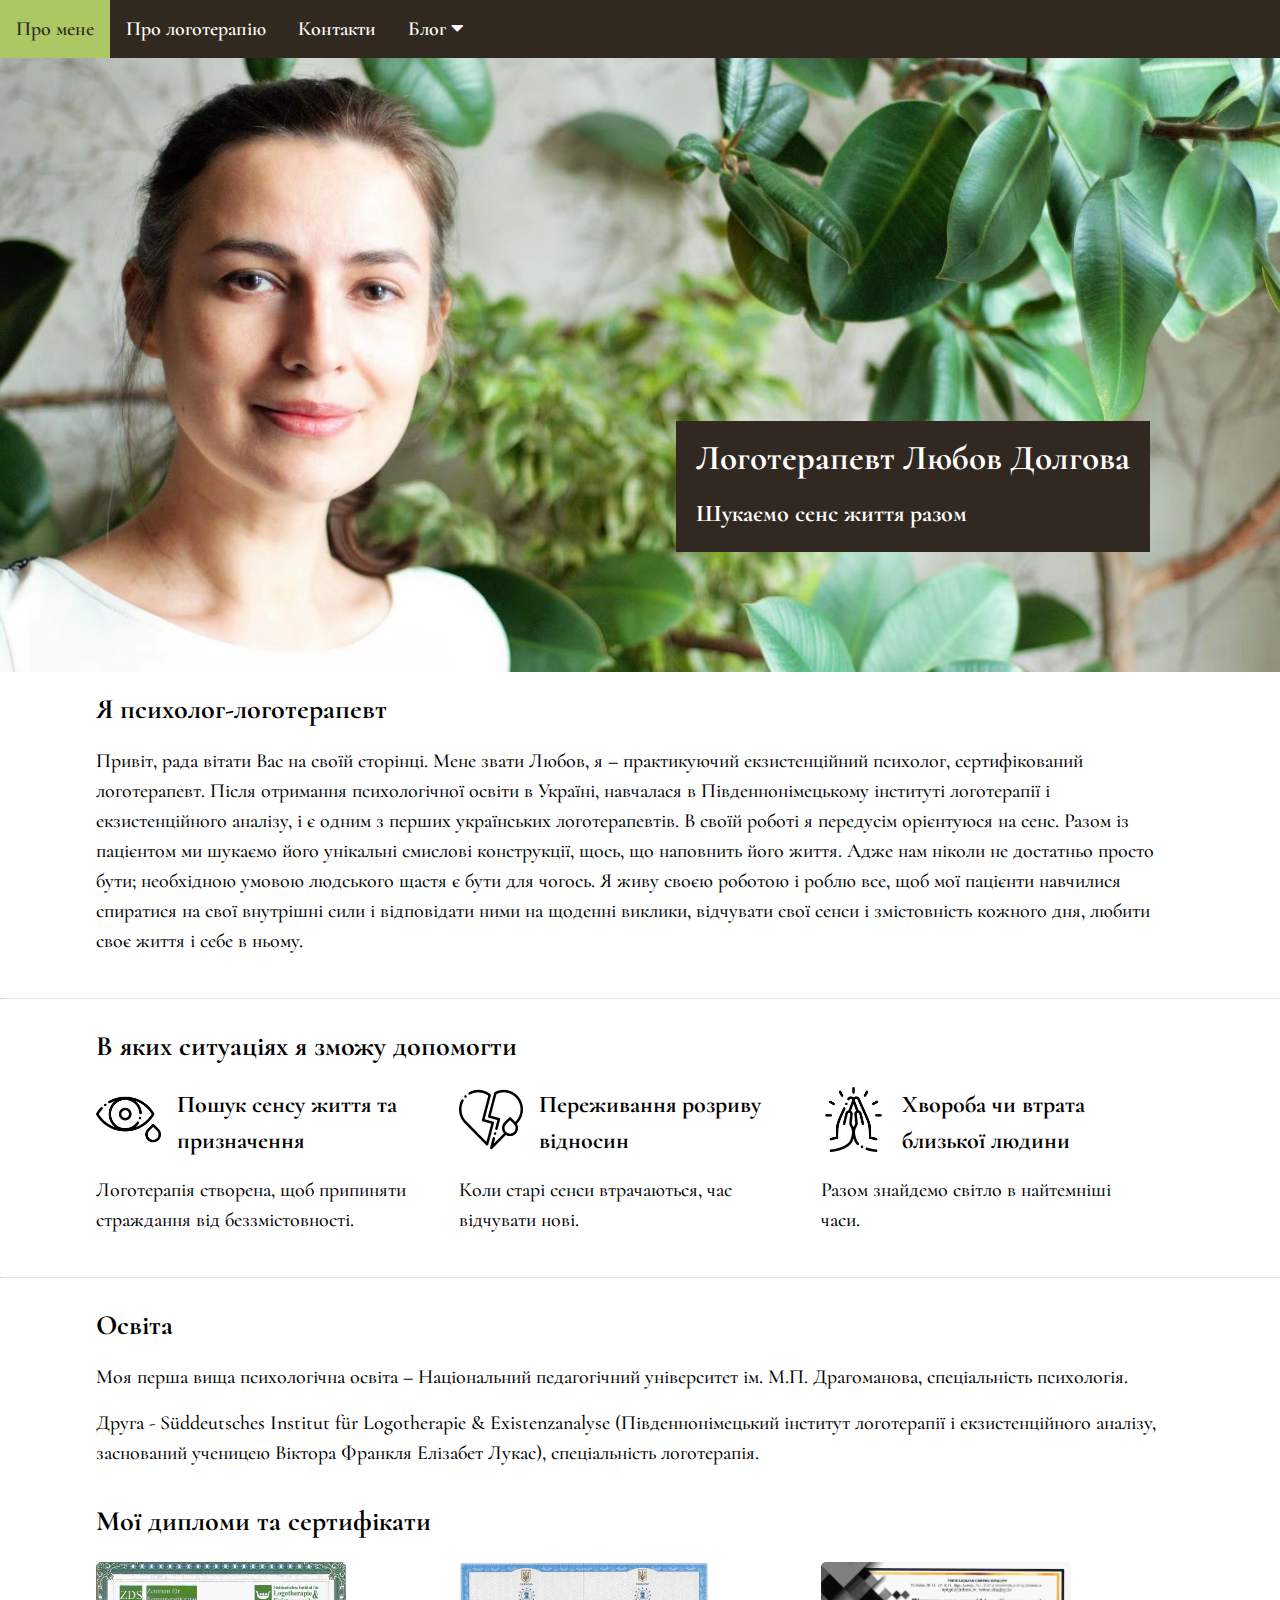
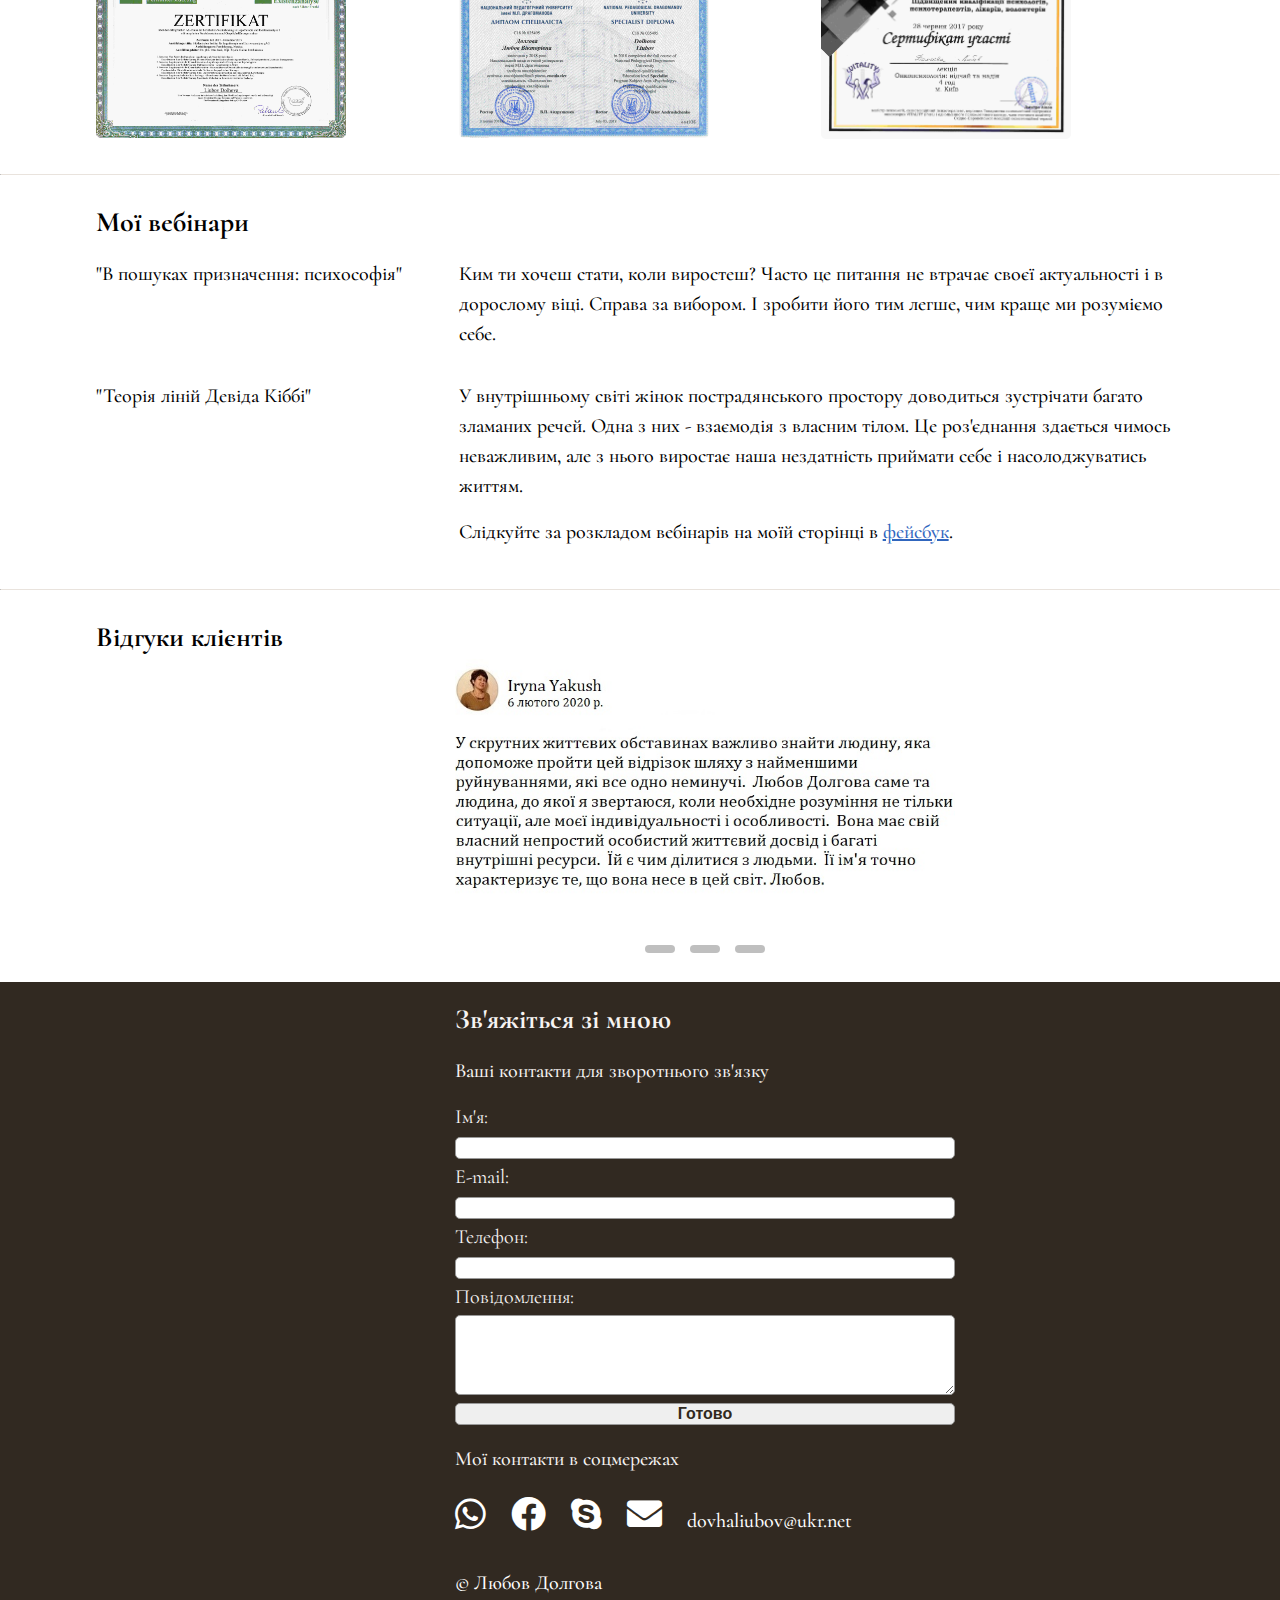
==== index.html @ b337c631 "add gtags for analytics" ====
<!DOCTYPE html>
<html lang="uk" dir="ltr">

<head>
  <meta charset="UTF-8">
  <meta name="viewport" content="width=device-width">
  <meta name="viewport" content="initial-scale=1.0,width=device-width,user-scalable=no,minimum-scale=1.0,maximum-scale=1.0">
  <meta name="title" content="Практикуючий екзистенційний психолог-логотерапевт" />
  <meta name="description" content="Я роблю все, щоб мої пацієнти навчилися спиратися на свої внутрішні сили, відчувати змістовність кожного дня, любити своє життя і себе в ньому." />
  <meta name="keywords"
    content="логотерапія, знайти призначення, знайти сенс життя, пережити смерть мами, пережити смерть близької людини, пережити смерть чоловіка, пережити розлучення, психолог київ, психолог київ ціна, психолог в києві, логотерапевт київ, психолог київ відгуки, сайт психолога,  консультація психолога, психолог онлайн, онлайн консультація психолога, логотерапия, смысл и предназначение,  найти смысл жизни, пережить смерть мамы, пережить смерть близкого, пережить смерть мужа, пережить развод, психолог киев цена, психолог киев отзывы, сайт психолога, психолог киев, консультация психолога, психолог онлайн, онлайн консультация психолога, блог психолога">
  <meta name="robots" content="index, follow, max-snippet:-1, max-image-preview:large" />
  <meta property="og:type" content="website" />
  <title>Логотерапевт Любов Долгова</title>
  <link rel="stylesheet" href="css/style.css">
  <link href="css/fontawesome.css" rel="stylesheet">
  <link href="css/brands.css" rel="stylesheet">
  <link href="css/solid.css" rel="stylesheet">
  <link rel="preconnect" href="https://fonts.gstatic.com">
  <link href="https://fonts.googleapis.com/css2?family=Cormorant:wght@500;700&display=swap" rel="stylesheet">
  <!-- Google Analytics -->
<script async src="https://www.googletagmanager.com/gtag/js?id=G-HFJ2FLEQRB">
</script>
<script>
    window.dataLayer = window.dataLayer || [];
    function gtag() { dataLayer.push(arguments); }
    gtag('js', new Date());

    gtag('config', 'G-HFJ2FLEQRB');
</script>
<!-- Google analytics - END - -->

<body>

  <!-- Navig-->
  <div class="topnav" id="myTopnav">
    <a href="index.html" class="active">Про мене</a>
    <a href="logotherapy.html">Про логотерапію</a>
    <a href="#form">Контакти</a>
    <div class="dropdown">
      <button class="dropbtn">Блог
        <i class="fa fa-caret-down"></i>
      </button>
      <div class="dropdown-content" id="myDropdown">
        <a href="smertelnyi-diahnoz-blyzkoi-ludyny.html">Смертельний діагноз близької людини ч1</a>
        <a href="smertelnyi-diahnoz-blyzkoi-ludyny-2.html">Смертельний діагноз близької людини ч2</a>
      </div>
    </div>
    <a href="javascript:void(0);" class="icon-nav" onclick="topnavFunction()">&#9776; </a>
  </div>

  <script>
    function topnavFunction() {
      var x = document.getElementById("myTopnav");
      if (x.className === "topnav") {
        x.className += " responsive";
      } else {
        x.className = "topnav";
      }
    }
  </script>

  <main>
    <!-- Header-->
    <header>
      <section class="intro">
        <div class="billboard-container">
          <img src="images/liubov-dolhova-psychologist-photo.jpg" class="billboard-image" alt="психолог-логотерапевт Любов Долгова">
          <div class="content-wrap">
            <div class="billboard-text">
              <h1>Логотерапевт Любов Долгова</h1>
              <h3>Шукаємо сенс життя разом</h3>
            </div>
          </div>
        </div>
      </section>
    </header>

    <!-- Intro -->
    <section class="logoteraphy">
      <div class="content-wrap">
        <h2>Я психолог-логотерапевт</h2>
        <h5> Привіт, рада вітати Вас на своїй сторінці. Мене звати Любов, я – практикуючий екзистенційний психолог, сертифікований логотерапевт. Після отримання психологічної освіти в Україні, навчалася в Південнонімецькому інституті логотерапії і
          екзистенційного аналізу, і є одним з перших українських логотерапевтів.
          В своїй роботі я передусім орієнтуюся на сенс. Разом із пацієнтом ми шукаємо його унікальні смислові конструкції, щось, що наповнить його життя. Адже нам ніколи не достатньо просто бути; необхідною умовою людського щастя є бути для чогось.
          Я живу своєю роботою і роблю все, щоб мої пацієнти навчилися спиратися на свої внутрішні сили і відповідати ними на щоденні виклики, відчувати свої сенси і змістовність кожного дня, любити своє життя і себе в ньому. </h5>
      </div>
    </section>
    <hr>

    <!-- Services -->
    <section class="services">
      <div class="content-wrap">
        <h2>В яких ситуаціях я зможу допомогти</h2>
        <div class="service-row">
          <div class="service-column">
            <img class="service-icon" img src="images/tear.png" alt="Пошук сенсу життя та призначення">
            <h3>Пошук сенсу життя та призначення</h3>
            <h5>Логотерапія створена, щоб припиняти страждання від беззмістовності.</h5>
          </div>
          <div class="service-column">
            <img class="service-icon" img src="images/broken-heart.png" alt="Переживання розриву відносин">
            <h3>Переживання розриву відносин</h3>
            <h5>Коли старі сенси втрачаються, час відчувати нові.</h5>
          </div>
          <div class="service-column">
            <img class="service-icon" img src="images/pray.png" alt="Хвороба чи втрата близької людини">
            <h3>Хвороба чи втрата близької людини</h3>
            <h5>Разом знайдемо світло в найтемніші часи.</h5>
          </div>
        </div>
      </div>
    </section>
    <hr>

    <!--  Education -->
    <section class="education">
      <div class="content-wrap">
        <h2>Освіта</h2>
        <h5>Моя перша вища психологічна освіта – Національний педагогічний університет ім. М.П. Драгоманова, спеціальність психологія.</h5>
        <h5>Друга - Süddeutsches Institut für Logotherapie & Existenzanalyse (Південнонімецький інститут логотерапії і екзистенційного аналізу, заснований ученицею Віктора Франкля Елізабет Лукас), спеціальність логотерапія.</h5>
      </div>
      <!-- image modal-->
      <div class="content-wrap">
        <h2>Мої дипломи та сертифікати</h2>
        <div class="diploma-row">
          <div class="diploma-column">
            <img id="certif1" src="images/logotherapy-certificate.jpg" alt="диплом за спеціальністю логотерапія">
          </div>
          <div class="diploma-column">
            <img id="certif3" src="images/psychology-certificate.jpg" alt="диплом за спеціальністю психологія">
          </div>
          <div class="diploma-column">
            <img id="certif2" src="images/onco-psychology-certificate.jpg" alt="сертифікат з онкопсихології">
          </div>
        </div>
        <div id="myModal" class="modal">
          <span class="close">&times;</span>
          <img class="modal-content" id="img01">
          <div id="caption"></div>
        </div>
      </div>
    </section>
    <hr>

    <script>
      var modal = document.getElementById("myModal");
      var img = document.getElementById("certif1");
      var modalImg = document.getElementById("img01");
      var captionText = document.getElementById("caption");

      if (window.screen.width <= 960) {
        modal.style.display = "none";
      } else {

        img.onclick = function() {
          modal.style.display = "block";
          modalImg.src = this.src;
          captionText.innerHTML = this.alt;
        }
      }

      var img = document.getElementById("certif2");
      var modalImg = document.getElementById("img01");
      var captionText = document.getElementById("caption");

      if (window.screen.width <= 960) {
        modal.style.display = "none";
      } else {

        img.onclick = function() {
          modal.style.display = "block";
          modalImg.src = this.src;
          captionText.innerHTML = this.alt;
        }
      }

      var img = document.getElementById("certif3");
      var modalImg = document.getElementById("img01");
      var captionText = document.getElementById("caption");

      if (window.screen.width <= 960) {
        modal.style.display = "none";
      } else {

        img.onclick = function() {
          modal.style.display = "block";
          modalImg.src = this.src;
          captionText.innerHTML = this.alt;
        }
      }

      var span = document.getElementsByClassName("close")[0];

      span.onclick = function() {
        modal.style.display = "none";
      }
    </script>

    <!-- Webinars -->
    <section class="webinars">
      <div class="content-wrap">
        <h2>Мої вебінари</h2>
        <section class="grid-item">
          <div class="details">
            <h4>"В пошуках призначення: психософія"</h4>
          </div>
          <div class="summary">
            <h5>Ким ти хочеш стати, коли виростеш?
              Часто це питання не втрачає своєї актуальності і в дорослому віці. Справа за вибором. І зробити його тим легше, чим краще ми розуміємо себе.</h5>
            <section>
          </div>
          <div class="details">
            <h4>"Теорія ліній Девіда Кіббі"</h4>
          </div>
          <div class="summary">
            <h5>У внутрішньому світі жінок пострадянського простору доводиться зустрічати багато зламаних речей. Одна з них - взаємодія з власним тілом. Це роз'єднання здається чимось неважливим, але з нього виростає наша нездатність приймати себе і
              насолоджуватись життям.</h5>
            <h5>Слідкуйте за розкладом вебінарів на моїй сторінці в <a href="https://www.facebook.com/logotherapyUA">фейсбук</a>.</h5>
          </div>
      </div>
    </section>
    </section>
    </section>
    <hr>

    <!-- Feedback Slideshow -->
    <div class="content-wrap">
      <h2>Відгуки клієнтів </h2>
      <div class="slider-middle">

        <div class="slides">
          <input type="radio" name="r" id="r1" checked>
          <input type="radio" name="r" id="r2">
          <input type="radio" name="r" id="r3">
          <div class="slide s1"><img src="images/vidguk4.JPG" alt="позитивний відгук"></div>
          <div class="slide"><img src="images/vidguk5.JPG" alt="позитивний відгук"></div>
          <div class="slide"><img src="images/vidguk6.JPG" alt="позитивний відгук"></div>
        </div>
        <center>
          <div class="navigation">
            <label for="r1" class="bar"></label>
            <label for="r2" class="bar"></label>
            <label for="r3" class="bar"></label>
          </div>
        </center>

      </div>
    </div>

    <!-- Contact Form -->
    <footer>
      <div class="content-wrap">
        <section class="form">
          <div id="form"></div>
          <form action="https://formspree.io/f/myybvgle" method="post">
            <h2>Зв'яжіться зі мною</h2>
            <p>Ваші контакти для зворотнього зв'язку</p>
            <ul>
              <li>
                <label for="name">Ім'я:</label>
                <input type="text" name="name" required >
              </li <li>
              <label for="email">E-mail:</label>
              <input type="email" name="email">
              </li>
              <li>
                <label for="phone">Телефон:</label>
                <input type="phone" name="phone" required>
              <li>
                <label for="message">Повідомлення:</label>
                <textarea name="message" required></textarea>
              </li>
              <li>
                <input type="submit" name='submit' value="Готово">
              </li>
              <input type="hidden" name="_subject" value="сповіщення з formspree (нова заявка)" />
              <input type="text" name="_gotcha" style="display:none" />

              <input type="hidden" name="_language" value="uk" />

              <script>
                function submit() {
                  document.getElementById("form").reset();
                }
              </script>
            </ul>
            <!-- Social Media-->
            <h5>Мої контакти в соцмережах</h5>
            <div class="socialMedia">
              <a href="https://api.whatsapp.com/send?phone=+380662229196" class="fab fa-whatsapp"></a>
              <a href="https://www.facebook.com/logotherapyUA" class="fab fa-facebook" target="_blank"></a>
              <a href="skype:Kieftelegraff?chat" class="fab fa-skype" target="_blank"></a>
              <a href="mailto:dovhaliubov@ukr.net" class="fas fa-envelope" target="_blank"></a>
              <p>dovhaliubov@ukr.net</p>
              <p>&copy; Любов Долгова</p>
          </form>
        </section>
      </div>
      </div>
    </footer>
  </main>
  <!-- credits section
Website created by Olena Kutinova https://www.linkedin.com/in/olena-kutinova/
Icons made by Freepik www.flaticon.com/authors/freepik from www.flaticon.com
-->
</body>

</html>
---- css/style.css ----
body {
  color: black;
  margin: 0;
  padding: 0;
  font-family: 'Cormorant', serif;
  font-weight: 400;
  font-size: 20px;
  line-height: 1.5;
  /* text-align: justify; */
}

a {
  color: #3066be;
}

a:hover {
  text-decoration: none;
}

h1 {
  font-weight: 700;
  font-size: 35px;
  line-height: 1;
  margin-bottom: 20px;
  margin-top: 0;
  padding-top: 20px;
}

h2 {
  font-weight: 700;
  margin: auto;
  padding-top: 1rem;
  font-size: 28px;
}

h3 {
  font-size: 24px;
  font-weight: 700;
  margin-right: 30px;
  line-height: 1.5;
  margin: 0;
}

h4, h5, p {
  font-weight: 500;
  display: block;
  font-size: 20px;
  line-height: 1.5;
  margin-top: 1rem;
  margin-bottom: 1rem;
}

h4 {
  margin-right: 30px;
}

h6 {
  font-weight: 500;
  font-size: 18px;
  margin-bottom: 1rem;
  margin-top: 0;
}

hr {
  border-top: 1px solid #e9e3dd;
  border-bottom: none;
}

.topnav {
  background-color: #312920;
  overflow: hidden;
}

.topnav a {
  float: left;
  display: block;
  color: white;
  text-align: center;
  padding: 14px 16px;
  font-family: 'Cormorant', serif;
  font-weight: 600;
  text-decoration: none;
  font-size: 20px;
}

/*
.active {
  background-color: #7cb43b;
} */
.topnav .icon-nav {
  display: none;
}

.dropdown {
  float: left;
  overflow: hidden;
}

.dropdown .dropbtn {
  font-size: 20px;
  color: white;
  padding: 14px 16px;
  height: 30px;
  align-content: center;
  background-color: inherit;
  font-family: 'Cormorant', serif;
  font-weight: 600;
  margin: 0;
  border: none;
}

.dropdown-content {
  display: none;
  position: absolute;
  background-color: #312920;
  min-width: 160px;
  box-shadow: 0 8px 16px 0 rgba(0, 0, 0, .2);
  z-index: 1;
}

.dropdown-content a {
  float: none;
  color: white;
  padding: 12px 16px;
  text-decoration: none;
  display: block;
  text-align: left;
}

.dropdown:hover .dropbtn, .topnav a:hover {
  background-color: #acc864;
  color: #312921;
}

.dropdown-content a:hover {
  background-color: #acc864;
  color: #312921;
}

.dropdown:hover .dropdown-content {
  display: block;
}

@media screen and (max-width:600px) {
  .dropdown .dropbtn, .topnav a:not(:first-child) {
    display: none;
  }

  .topnav a.icon-nav {
    float: right;
    display: block;
  }
}

@media screen and (max-width:600px) {
  .topnav.responsive {
    position: relative;
  }

  .topnav.responsive a.icon-nav {
    position: absolute;
    right: 0;
    top: 0;
  }

  .topnav.responsive a {
    float: none;
    display: block;
    text-align: left;
  }

  .topnav.responsive .dropdown {
    float: none;
  }

  .topnav.responsive .dropdown-content {
    position: relative;
  }

  .topnav.responsive .dropdown .dropbtn {
    display: block;
    width: 100%;
    text-align: left;
  }
}

#certif1 {
  width: 250px;
  border-radius: 5px;
  cursor: pointer;
  transition: .3s;
}

#certif2 {
  width: 250px;
  border-radius: 5px;
  cursor: pointer;
  transition: .3s;
}

#certif3 {
  width: 250px;
  border-radius: 5px;
  cursor: pointer;
  transition: .3s;
}

#certif1:hover {
  opacity: .7;
}

#certif2:hover {
  opacity: .7;
}

#certif3:hover {
  opacity: .7;
}

.modal {
  display: none;
  position: fixed;
  z-index: 1;
  padding-top: 100px;
  left: 0;
  top: 0;
  width: 100%;
  height: 100%;
  overflow: auto;
  background-color: #000;
  background-color: rgba(0, 0, 0, .9);
}

.modal-content {
  margin: auto;
  display: block;
  width: 80%;
  max-width: 700px;
}

.modal-content {
  -webkit-animation-name: zoom;
  -webkit-animation-duration: .6s;
  animation-name: zoom;
  animation-duration: .6s;
}

@-webkit-keyframes zoom {
  from {
    -webkit-transform: scale(0);
  }

  to {
    -webkit-transform: scale(1);
  }
}

@keyframes zoom {
  from {
    transform: scale(0);
  }

  to {
    transform: scale(1);
  }
}

.close {
  position: absolute;
  top: 15px;
  right: 35px;
  color: #f1f1f1;
  font-size: 40px;
  font-weight: 700;
  transition: .3s;
}

.close:focus, .close:hover {
  color: #bbb;
  text-decoration: none;
  cursor: pointer;
}

.diploma-column {
  float: left;
  width: 33.33%;
  padding: 20px 0 0 0;
}

.diploma-row:after {
  content: "";
  display: table;
  clear: both;
}

@media only screen and (max-width:960px) {
  #certif1, #certif2, #certif3 {
    width: 100%;
  }

  #certif1:hover, #certif2:hover, #certif3:hover {
    opacity: 1;
    cursor: auto;
  }

  .diploma-column {
    width: auto;
  }

  .modal-content {
    width: 100%;
  }
}

*, :after, :before {
  box-sizing: inherit;
}

.content-wrap {
  max-width: auto;
  width: 85%;
  margin: 0 auto;
}

.sub-page {
  background: white;
}

.intro {
  background: white;
}

.billboard {
  display: block;
  width: 100%;
  margin-left: auto;
  margin-right: auto;
}

.billboard-container {
  position: relative;
}

.billboard-image {
  display: block;
  width: 100%;
}

.billboard-text {
  position: absolute;
  bottom: 120px;
  right: 130px;
  background-color: #312921;
  color: white;
  text-align: left;
  padding: 0 20px 20px 20px;
}

@media screen and (max-width:960px) {
  .billboard-text {
    position: relative;
    display: inline-block;
    width: 100%;
    text-align: left;
    background-color: white;
    color: black;
    bottom: 0;
    right: 0;
    padding: 0;
  }
}

.bottom-right {
  position: absolute;
  font-size: 11px;
  font-style: italic;
  right: 10px;
}

.video {
  background: white;
  display: flex;
  justify-content: center;
}

.logoteraphy {
  background: white;
  padding-bottom: 1rem;
}

.services {
  background: white;
  box-sizing: border-box;
  padding-bottom: 1rem;
}

.service-column {
  float: left;
  width: 33.33%;
  padding: 20px 40px 0px 0px;
}

.service-row:after {
  content: "";
  display: table;
  clear: both;
}

.service-icon {
  width: auto;
  max-width: 20%;
  float: left;
  margin: 0 5% 0 0;
  color: #acc864;
}

@media screen and (max-width:960px) {
  .service-column {
    width: 100%;
  }
}

@media screen and (max-width:960px) and (min-width:600px) {
  .service-icon {
    width: 10%;
  }
}

@media screen and (max-width:1057px) {
  h3 {
    font-size: 22px;
  }
}

.education {
  background: white;
  box-sizing: border-box;
  padding-bottom: 1rem;
}

.education p {
  margin-top: 0;
}

.webinars {
  background: white;
  padding-bottom: 1rem;
}

.slider-middle {
  margin-bottom: 15px;
  padding: 0;
  max-width: 500px;
  width: auto;
  height: auto;
  overflow: hidden;
  position: relative;
  left: 33%;
  /* transform: translateX(-50%); */
}

@media screen and (max-width:960px) {
  .slider-middle {
    width: auto;
    height: auto;
    border: solid #fff;
    left: 0;
  }
}

.navigation {
  position: relative;
  bottom: 0;
}

.bar {
  height: 8px;
  width: 20px;
  margin: 5px;
  cursor: pointer;
  background-color: grey;
  opacity: .5;
  border-radius: 10px;
  transition: all .4s ease;
}

.bar:hover {
  opacity: .8;
  transform: scale(1.1);
}

input[name="r"] {
  position: absolute;
  visibility: hidden;
}

.slides {
  width: 400%;
  height: 100%;
  display: flex;
}

.slide {
  width: 25%;
  transition: all .6s ease;
}

.slide img {
  width: 100%;
  height: 100%;
  max-width: 500px;
  margin-top: -10px;
}

#r1:checked~.s1 {
  margin-left: 0;
}

#r2:checked~.s1 {
  margin-left: -25%;
}

#r3:checked~.s1 {
  margin-left: -50%;
}

#r4:checked~.s1 {
  margin-left: -75%;
}

footer {
  background: #312921;
  color: #f7f4f3;
}

@media screen and (min-width:665px) {
  .icon {
    width: 5px;
    height: 5px;
  }
}

@media screen and (min-width:960px) {
  .grid-item {
    display: grid;
    grid-template-columns: 1fr 2fr;
  }
}

#form {
  background: #312920;
  color: #f7f4f3;
}

.form {
  max-width: 500px;
  margin: 0 auto 0 33%;
  width: auto;
}

@media screen and (max-width:960px) {
  .form {
    max-width: auto;
    width: 100%;
    margin-left: 0px;
  }
}

ul {
  list-style: none;
  padding: 0;
  margin: 0;
}

label {
  display: inline-block;
  width: 120px;
  text-align: left;
  padding-right: 10px;
}

input, textarea {
  font: 1rem sans-serif;
  color: #312920;
  font-weight: 600;
  width: 100%;
  box-sizing: border-box;
  border: 1px solid #999;
  border-radius: 5px;
  margin-top: 3px;
  margin-bottom: 3px;
}

input:hover {
  text-shadow: -.25px -.5px 0 #9e866b, .25px .25px #9e866b;
}

input:focus, textarea:focus {
  border-color: #000;
}

textarea {
  vertical-align: top;
  height: 5rem;
}

button {
  border-radius: 5px;
  border-width: 0;
}

.socialMedia a {
  font-size: 35px;
  margin: 0 20px 0 0;
  color: #fff;
  text-decoration: none;
}

.socialMedia a:hover {
  color: purple;
}

.socialMedia .fa-whatsapp:hover {
  color: #25d366;
}

.socialMedia .fa-facebook:hover {
  color: #3b5998;
}

.socialMedia .fa-skype:hover {
  color: #00aff0;
}

.socialMedia .fa-envelope:hover {
  color: #dd4b39;
}

.socialMedia p {
  color: #fff;
  display: inline-block;
}
---- css/brands.css ----
/*!
 * Font Awesome Free 5.15.2 by @fontawesome - https://fontawesome.com
 * License - https://fontawesome.com/license/free (Icons: CC BY 4.0, Fonts: SIL OFL 1.1, Code: MIT License)
 */
@font-face {
  font-family: 'Font Awesome 5 Brands';
  font-style: normal;
  font-weight: 400;
  font-display: block;
  src: url("../webfonts/fa-brands-400.eot");
  src: url("../webfonts/fa-brands-400.eot?#iefix") format("embedded-opentype"), url("../webfonts/fa-brands-400.woff2") format("woff2"), url("../webfonts/fa-brands-400.woff") format("woff"), url("../webfonts/fa-brands-400.ttf") format("truetype"), url("../webfonts/fa-brands-400.svg#fontawesome") format("svg"); }

.fab {
  font-family: 'Font Awesome 5 Brands';
  font-weight: 400; }
---- css/solid.css ----
/*!
 * Font Awesome Free 5.15.2 by @fontawesome - https://fontawesome.com
 * License - https://fontawesome.com/license/free (Icons: CC BY 4.0, Fonts: SIL OFL 1.1, Code: MIT License)
 */
@font-face {
  font-family: 'Font Awesome 5 Free';
  font-style: normal;
  font-weight: 900;
  font-display: block;
  src: url("../webfonts/fa-solid-900.eot");
  src: url("../webfonts/fa-solid-900.eot?#iefix") format("embedded-opentype"), url("../webfonts/fa-solid-900.woff2") format("woff2"), url("../webfonts/fa-solid-900.woff") format("woff"), url("../webfonts/fa-solid-900.ttf") format("truetype"), url("../webfonts/fa-solid-900.svg#fontawesome") format("svg"); }

.fa,
.fas {
  font-family: 'Font Awesome 5 Free';
  font-weight: 900; }
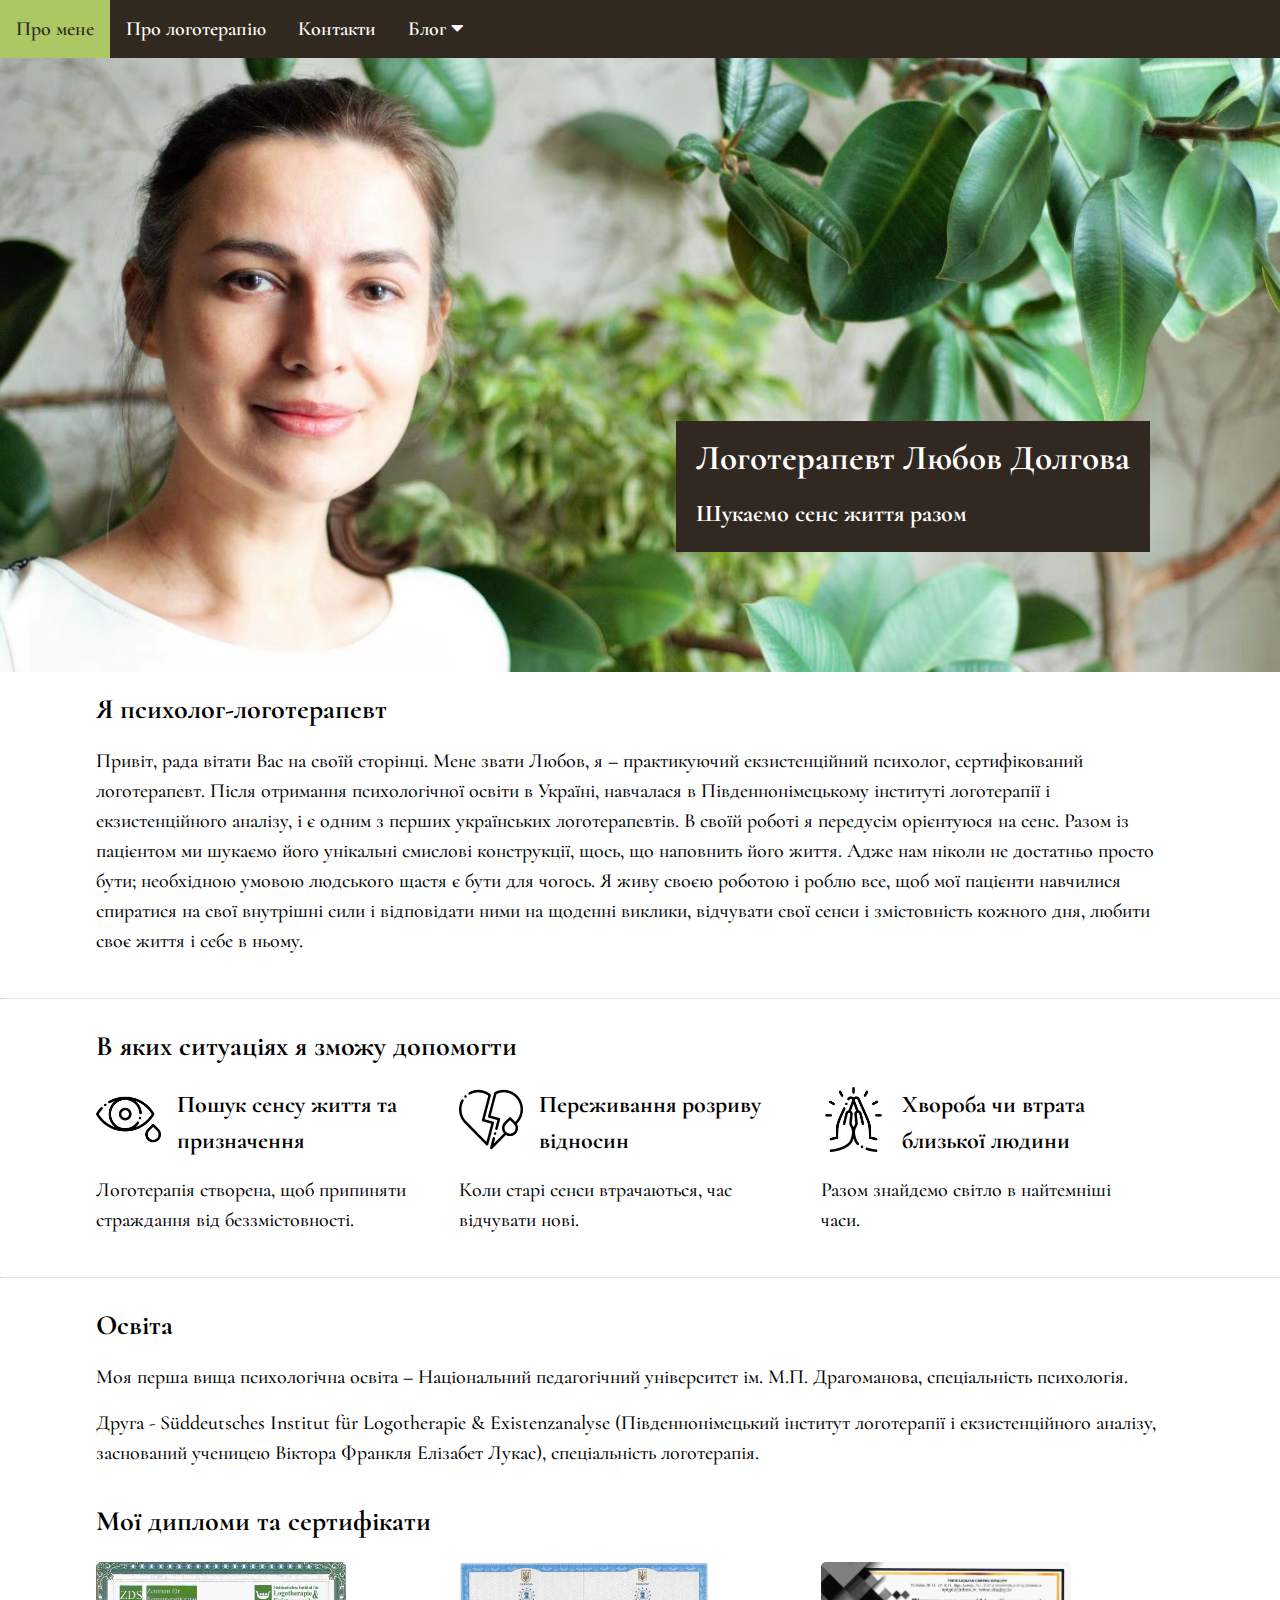
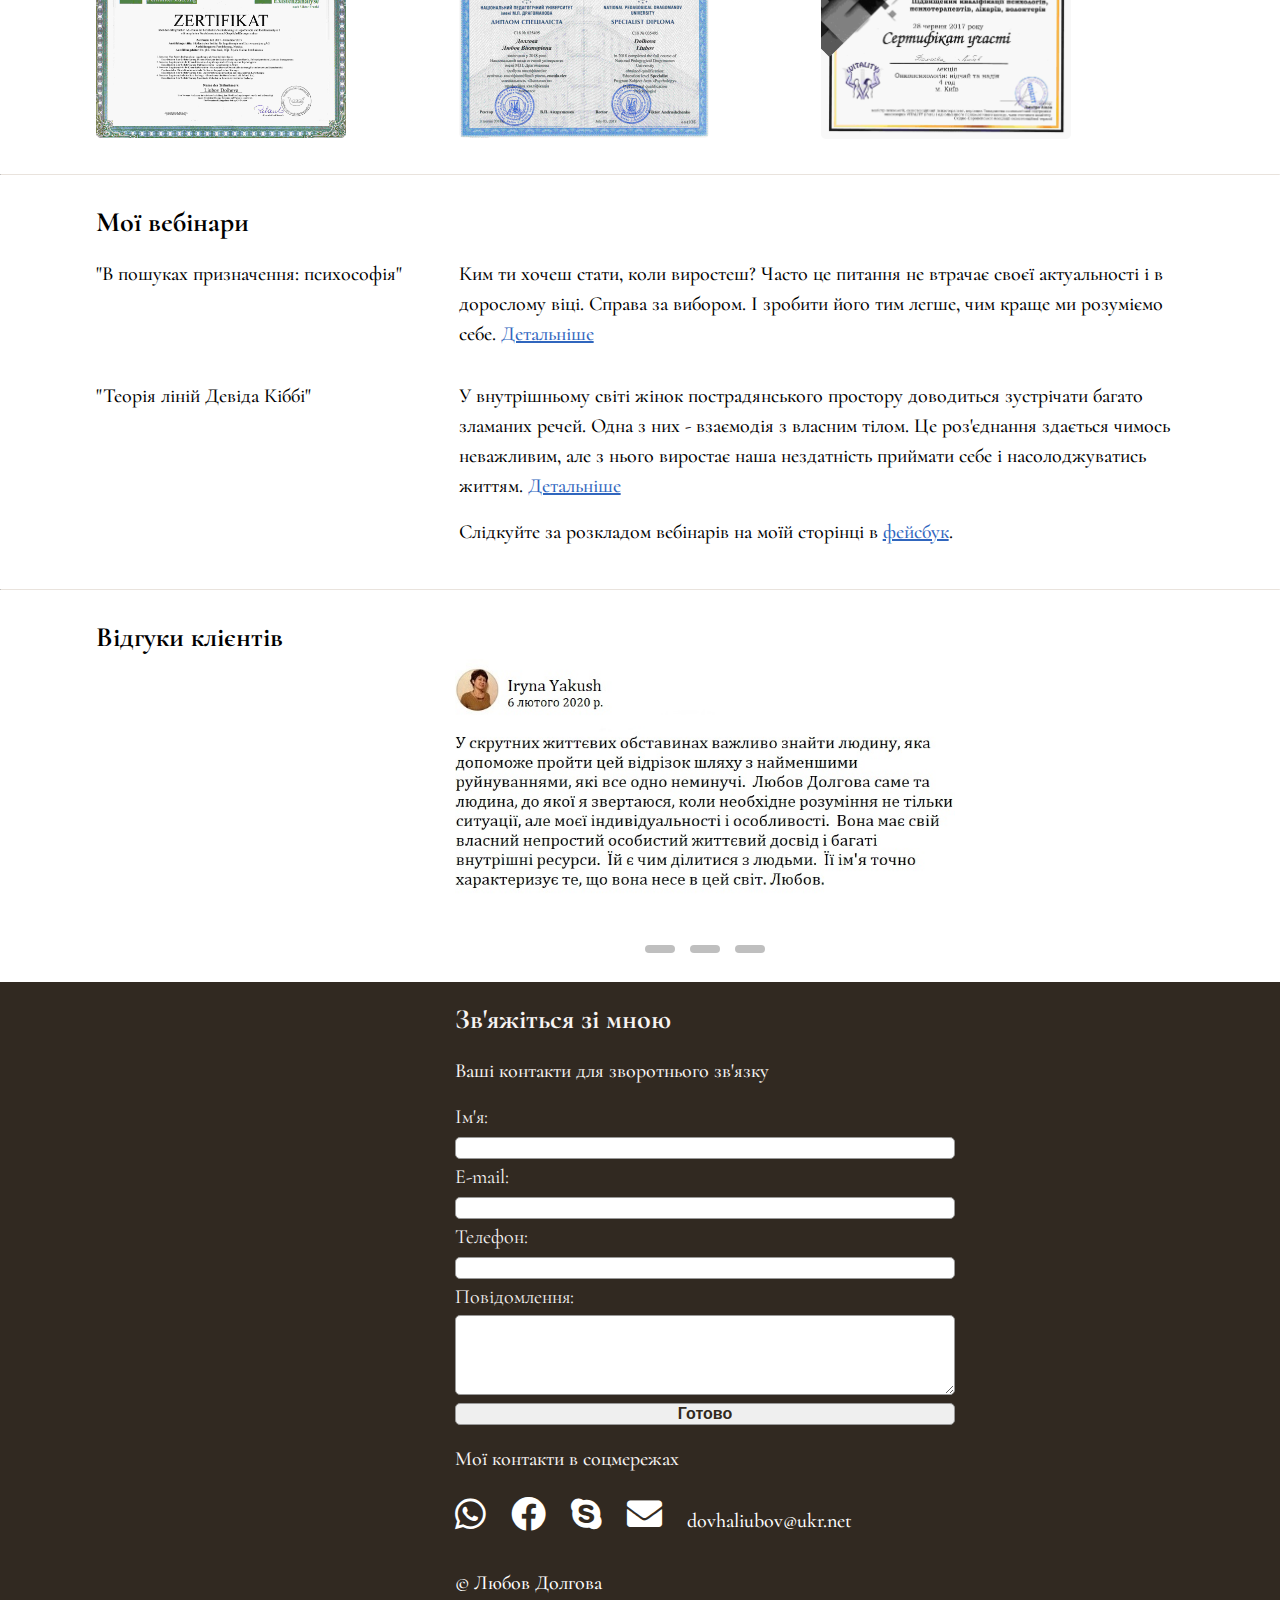
==== commit 37586080: "update fb webinar links" ====
--- a/index.html
+++ b/index.html
@@ -207,7 +207,7 @@
           </div>
           <div class="summary">
             <h5>Ким ти хочеш стати, коли виростеш?
-              Часто це питання не втрачає своєї актуальності і в дорослому віці. Справа за вибором. І зробити його тим легше, чим краще ми розуміємо себе.</h5>
+              Часто це питання не втрачає своєї актуальності і в дорослому віці. Справа за вибором. І зробити його тим легше, чим краще ми розуміємо себе. <a href="https://www.facebook.com/logotherapyUA/posts/190515729181782"target="_blank">Детальніше</a></h5>
             <section>
           </div>
           <div class="details">
@@ -215,8 +215,8 @@
           </div>
           <div class="summary">
             <h5>У внутрішньому світі жінок пострадянського простору доводиться зустрічати багато зламаних речей. Одна з них - взаємодія з власним тілом. Це роз'єднання здається чимось неважливим, але з нього виростає наша нездатність приймати себе і
-              насолоджуватись життям.</h5>
-            <h5>Слідкуйте за розкладом вебінарів на моїй сторінці в <a href="https://www.facebook.com/logotherapyUA">фейсбук</a>.</h5>
+              насолоджуватись життям. <a href="https://www.facebook.com/lumnite/posts/1982719405237646"target="_blank">Детальніше</a></h5>
+            <h5>Слідкуйте за розкладом вебінарів на моїй сторінці в <a href="https://www.facebook.com/logotherapyUA" target="_blank" >фейсбук</a>.</h5>
           </div>
       </div>
     </section>
@@ -288,7 +288,7 @@
             <!-- Social Media-->
             <h5>Мої контакти в соцмережах</h5>
             <div class="socialMedia">
-              <a href="https://api.whatsapp.com/send?phone=+380662229196" class="fab fa-whatsapp"></a>
+              <a href="https://api.whatsapp.com/send?phone=+380662229196" class="fab fa-whatsapp" target="_blank"></a>
               <a href="https://www.facebook.com/logotherapyUA" class="fab fa-facebook" target="_blank"></a>
               <a href="skype:Kieftelegraff?chat" class="fab fa-skype" target="_blank"></a>
               <a href="mailto:dovhaliubov@ukr.net" class="fas fa-envelope" target="_blank"></a>
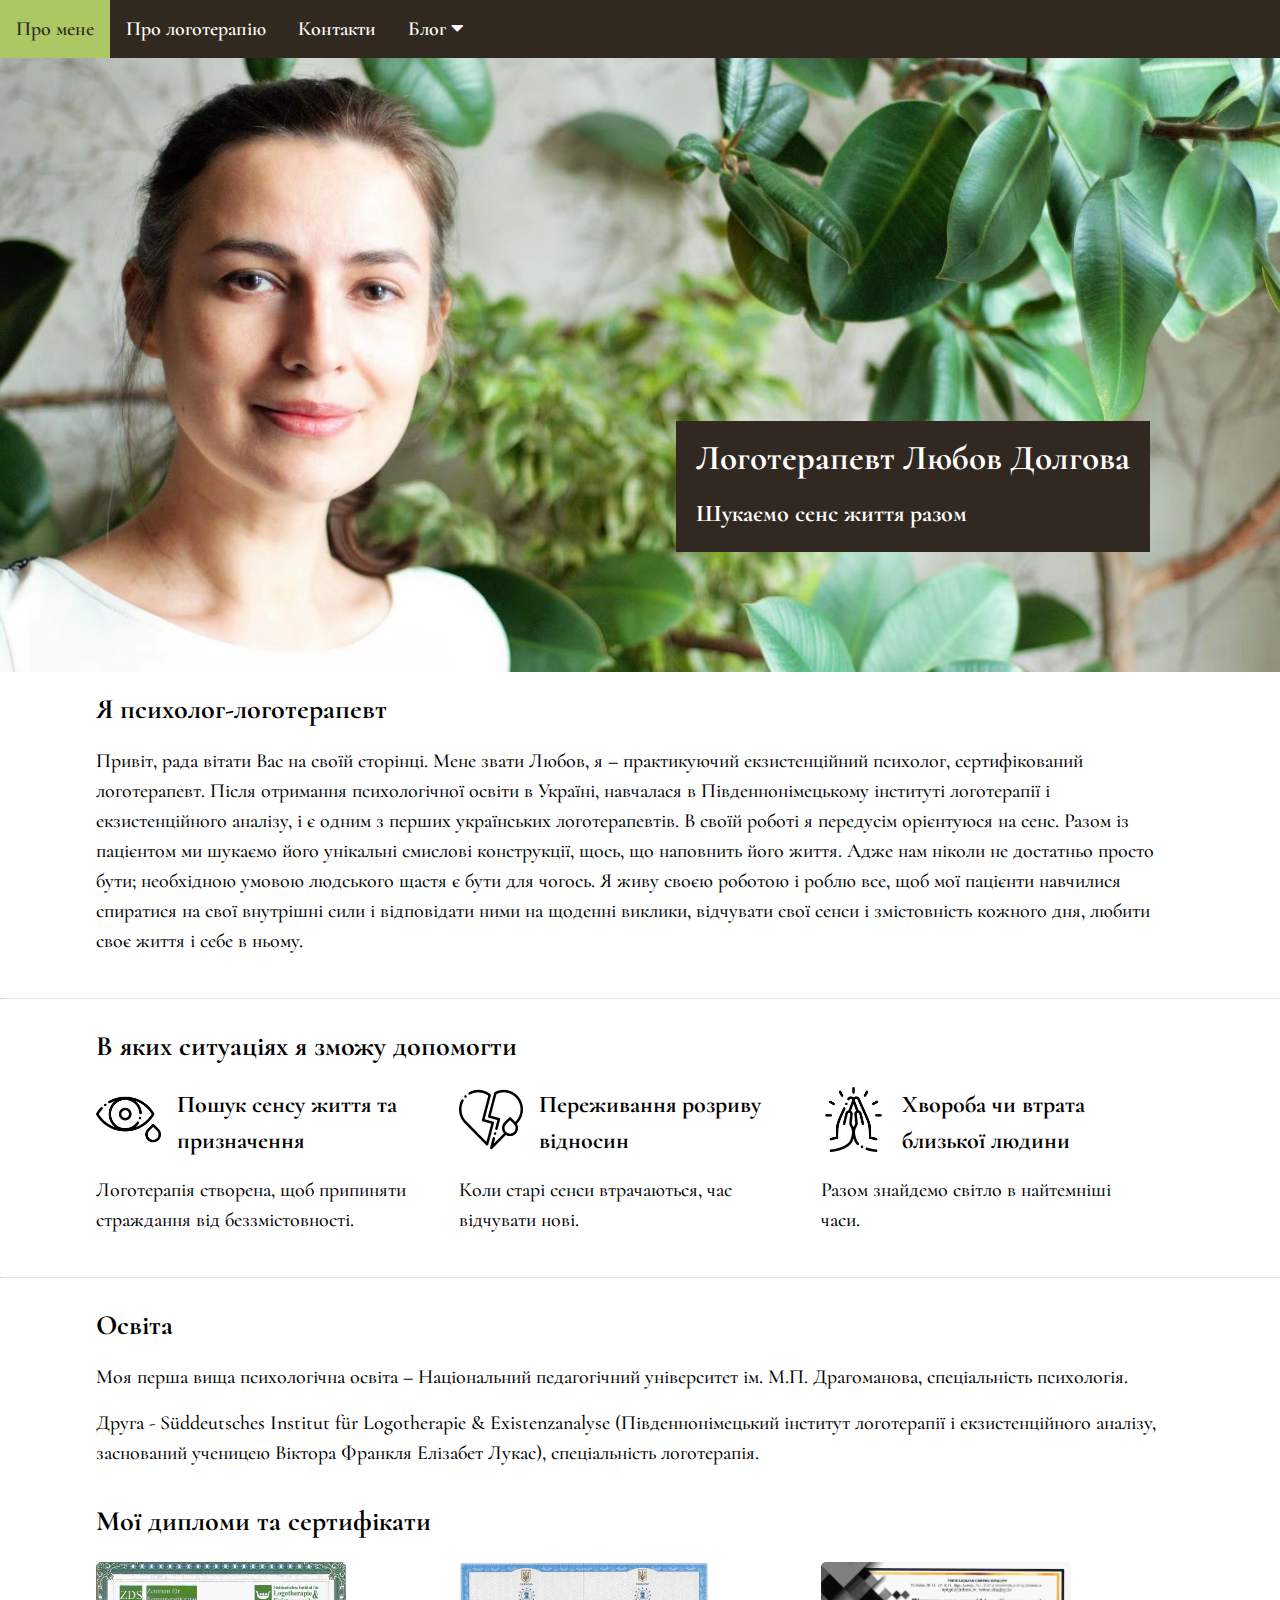
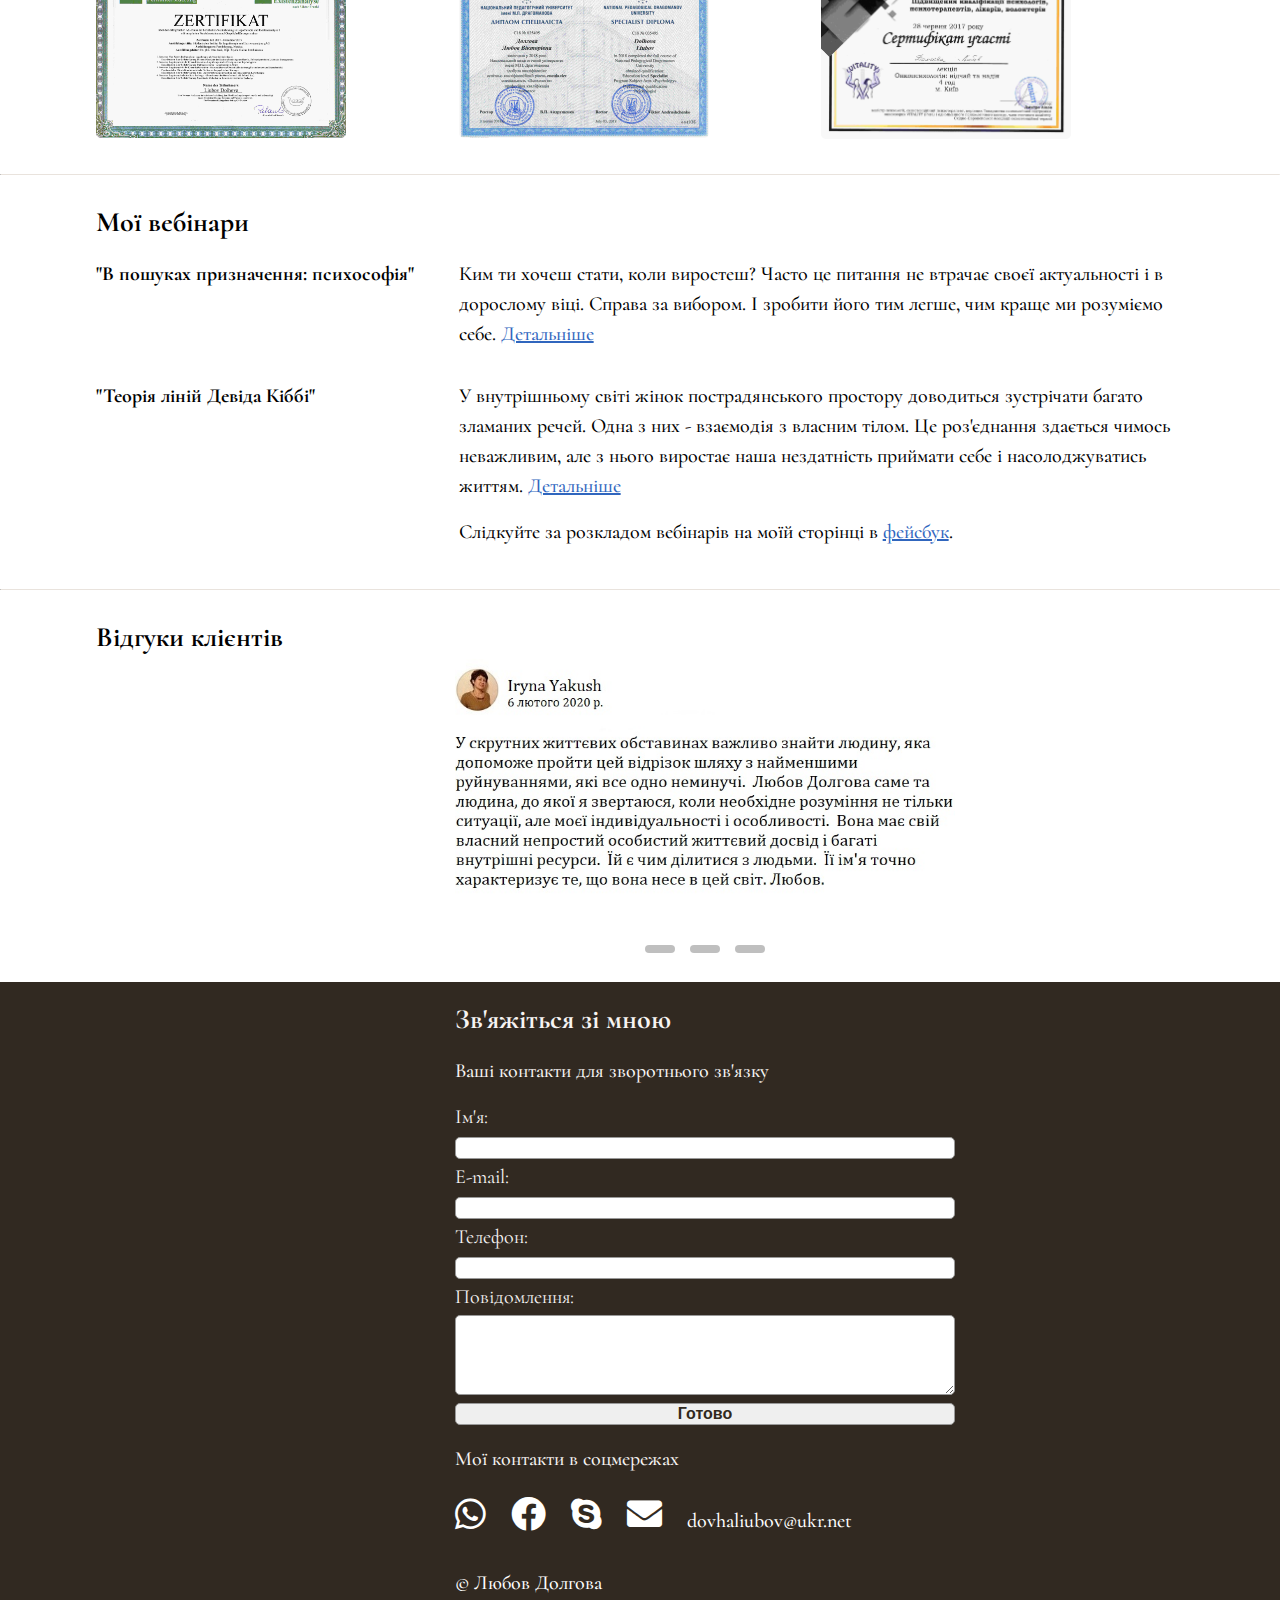
==== commit 47803d84: "update title style" ====
--- a/index.html
+++ b/index.html
@@ -203,7 +203,7 @@
         <h2>Мої вебінари</h2>
         <section class="grid-item">
           <div class="details">
-            <h4>"В пошуках призначення: психософія"</h4>
+            <h4><strong>"В пошуках призначення: психософія"</strong></h4>
           </div>
           <div class="summary">
             <h5>Ким ти хочеш стати, коли виростеш?
@@ -211,7 +211,7 @@
             <section>
           </div>
           <div class="details">
-            <h4>"Теорія ліній Девіда Кіббі"</h4>
+            <h4><strong>"Теорія ліній Девіда Кіббі"</strong></h4>
           </div>
           <div class="summary">
             <h5>У внутрішньому світі жінок пострадянського простору доводиться зустрічати багато зламаних речей. Одна з них - взаємодія з власним тілом. Це роз'єднання здається чимось неважливим, але з нього виростає наша нездатність приймати себе і
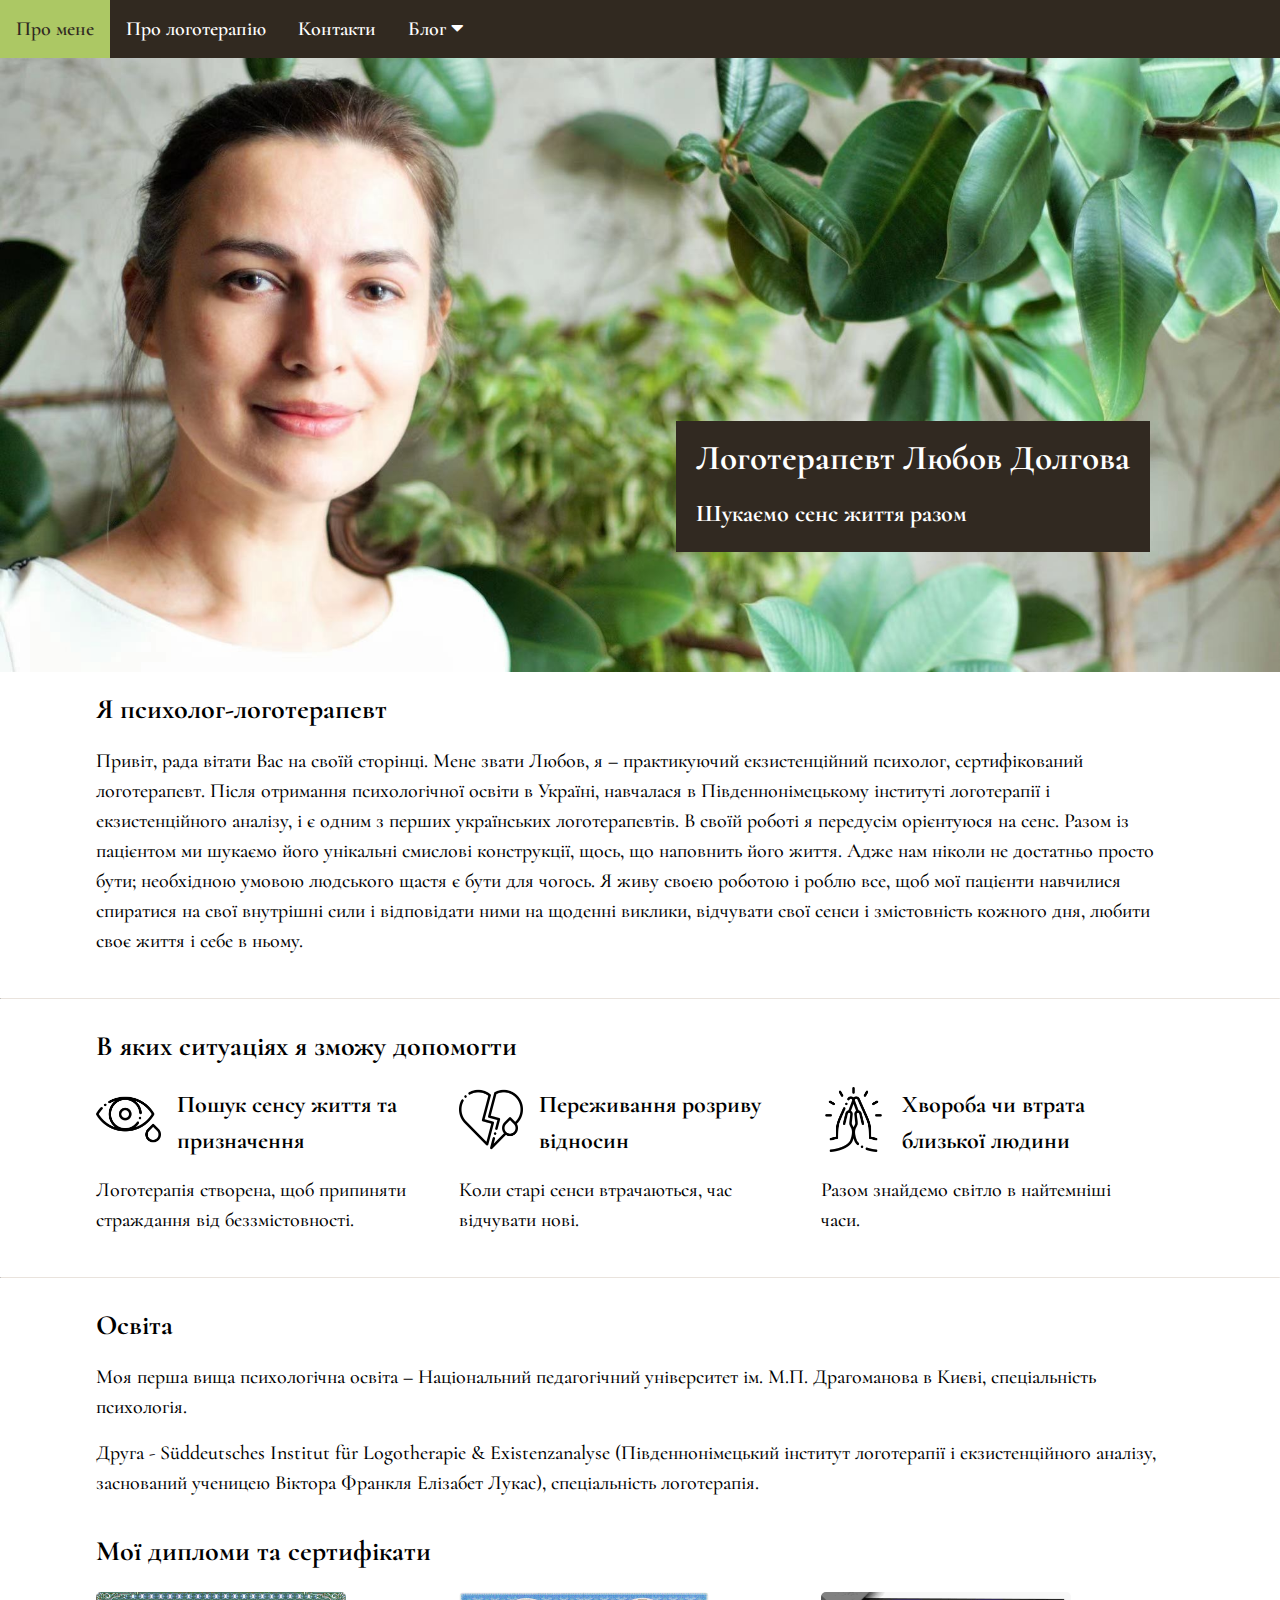
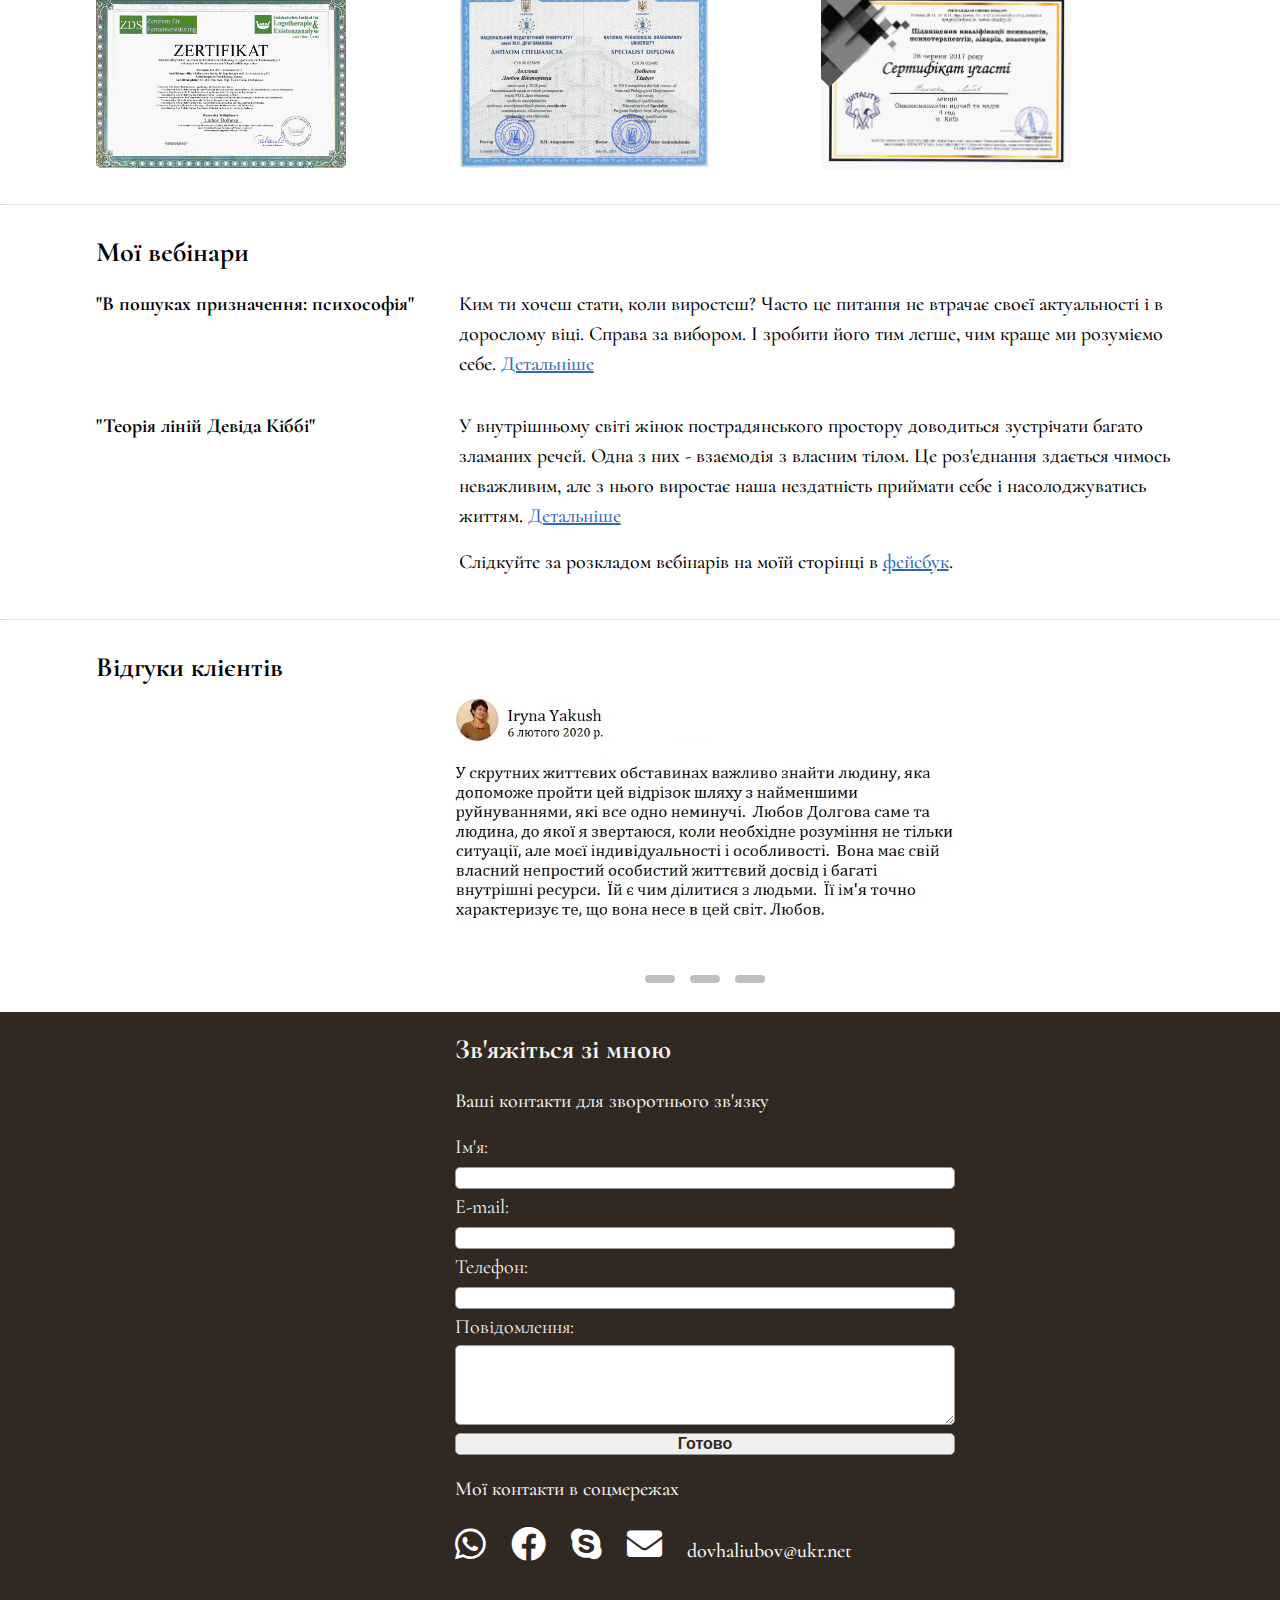
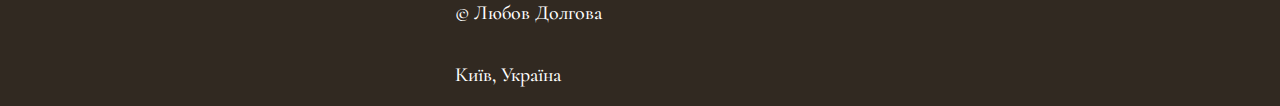
==== commit abe92d72: "update copy" ====
--- a/index.html
+++ b/index.html
@@ -117,7 +117,7 @@
     <section class="education">
       <div class="content-wrap">
         <h2>Освіта</h2>
-        <h5>Моя перша вища психологічна освіта – Національний педагогічний університет ім. М.П. Драгоманова, спеціальність психологія.</h5>
+        <h5>Моя перша вища психологічна освіта – Національний педагогічний університет ім. М.П. Драгоманова в Києві, спеціальність психологія.</h5>
         <h5>Друга - Süddeutsches Institut für Logotherapie & Existenzanalyse (Південнонімецький інститут логотерапії і екзистенційного аналізу, заснований ученицею Віктора Франкля Елізабет Лукас), спеціальність логотерапія.</h5>
       </div>
       <!-- image modal-->
@@ -128,10 +128,10 @@
             <img id="certif1" src="images/logotherapy-certificate.jpg" alt="диплом за спеціальністю логотерапія">
           </div>
           <div class="diploma-column">
-            <img id="certif3" src="images/psychology-certificate.jpg" alt="диплом за спеціальністю психологія">
+            <img id="certif3" src="images/psychology-certificate.jpg" alt="диплом за спеціальністю психологія київ">
           </div>
           <div class="diploma-column">
-            <img id="certif2" src="images/onco-psychology-certificate.jpg" alt="сертифікат з онкопсихології">
+            <img id="certif2" src="images/onco-psychology-certificate.jpg" alt="сертифікат з онкопсихології київ">
           </div>
         </div>
         <div id="myModal" class="modal">
@@ -294,9 +294,11 @@
               <a href="mailto:dovhaliubov@ukr.net" class="fas fa-envelope" target="_blank"></a>
               <p>dovhaliubov@ukr.net</p>
               <p>&copy; Любов Долгова</p>
+              <br><p>Київ, Україна</p>
           </form>
         </section>
       </div>
+
       </div>
     </footer>
   </main>
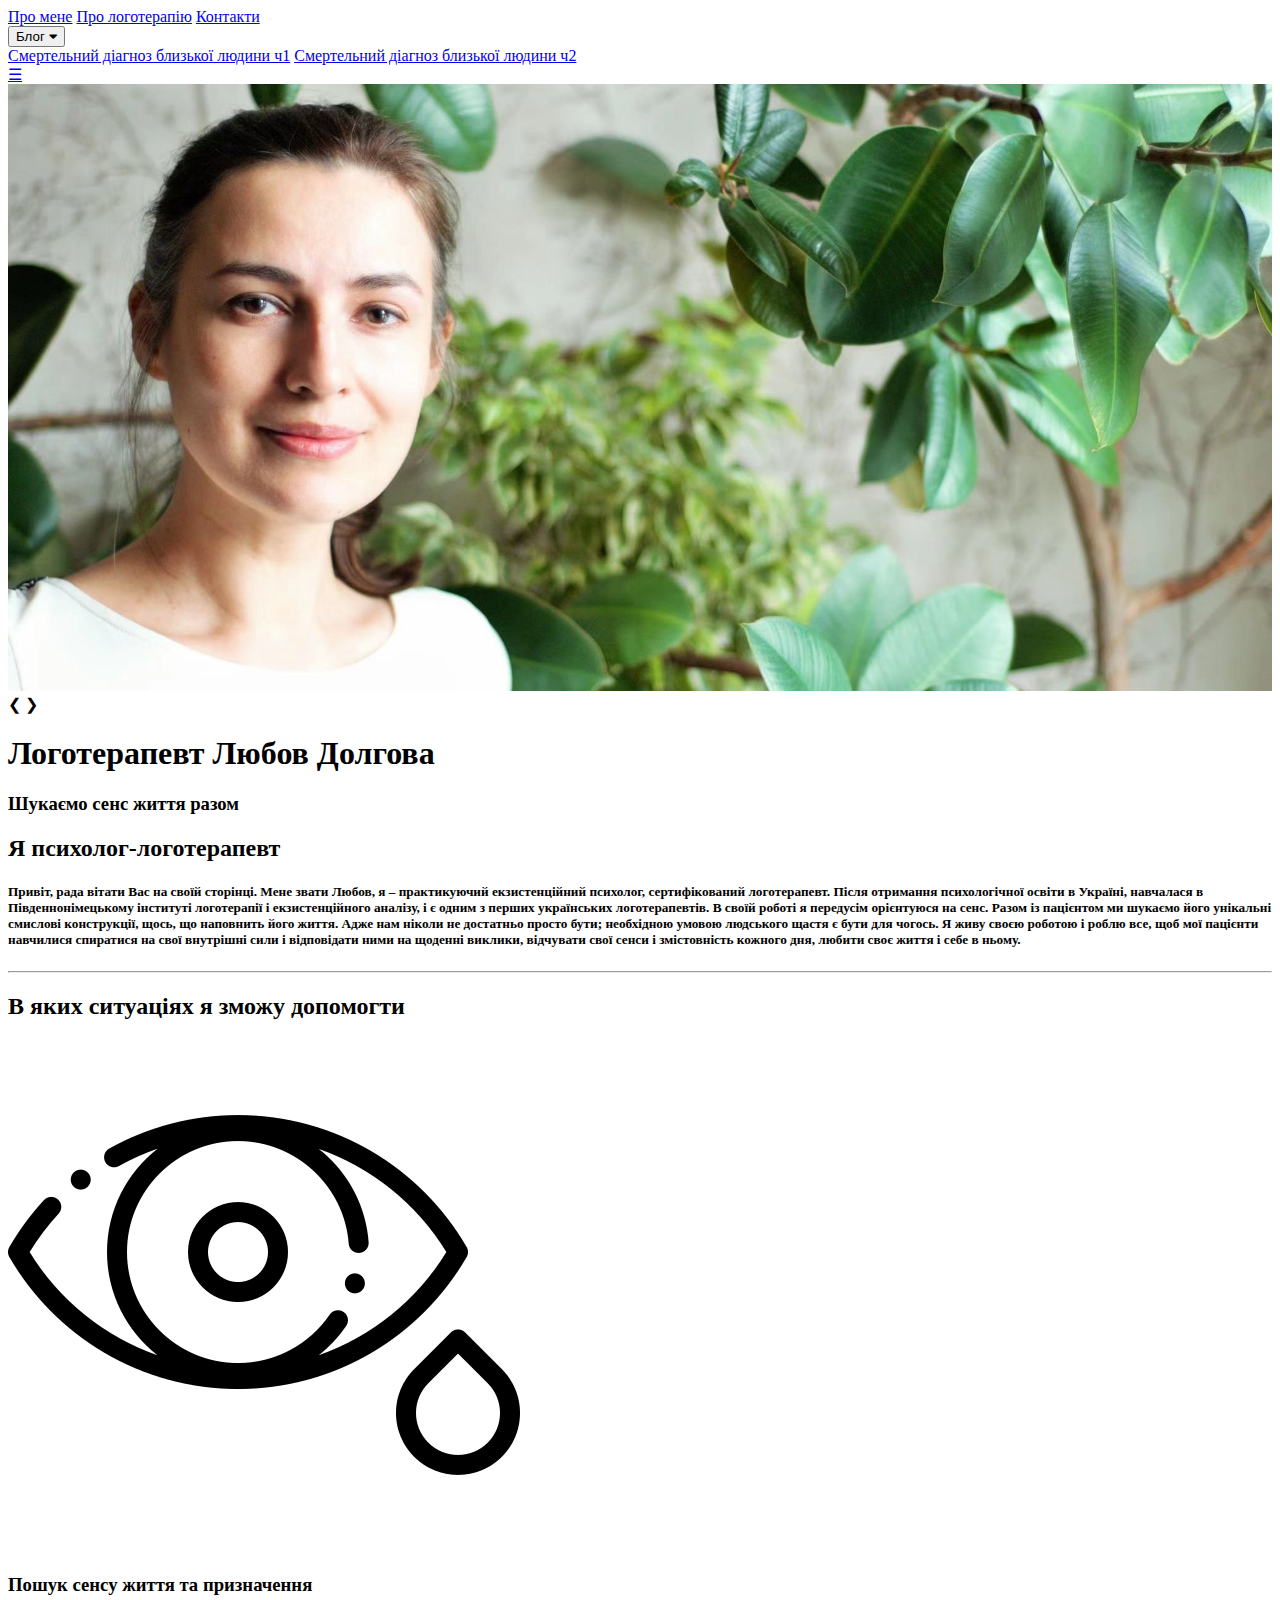
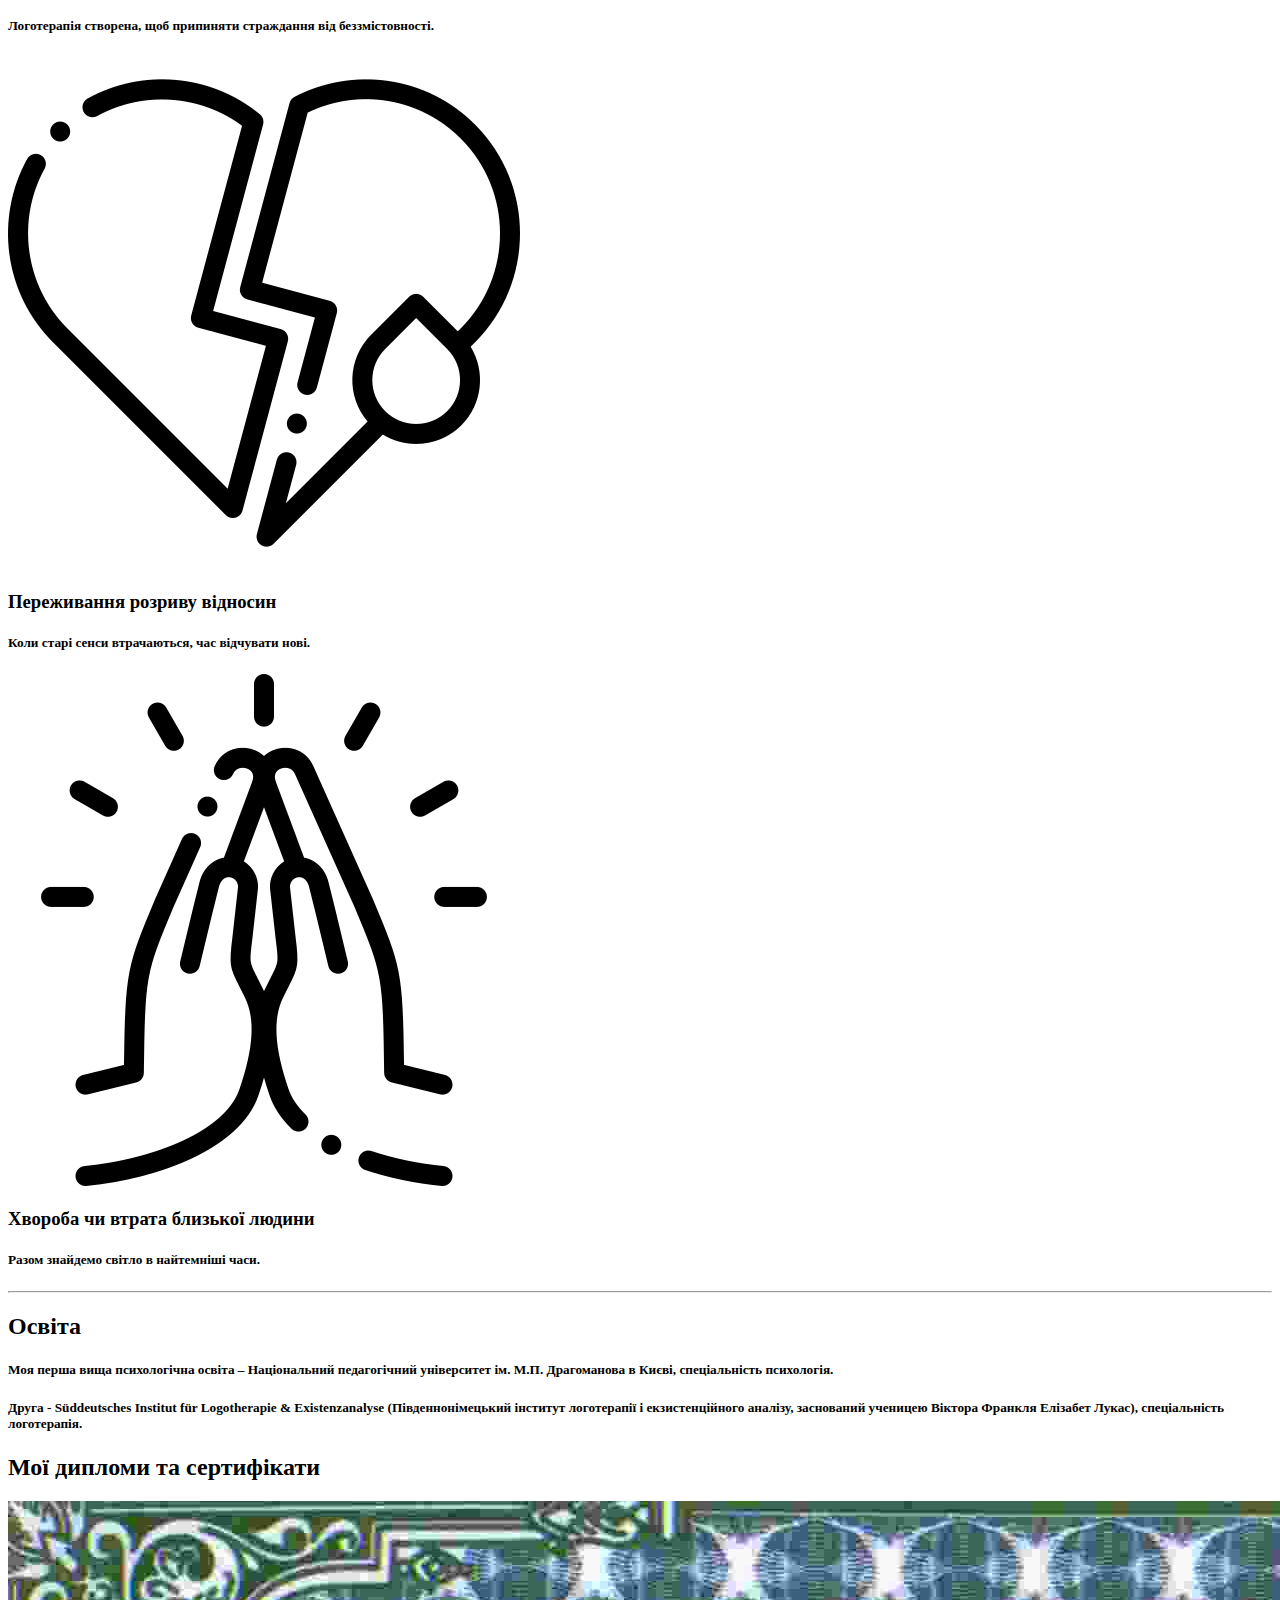
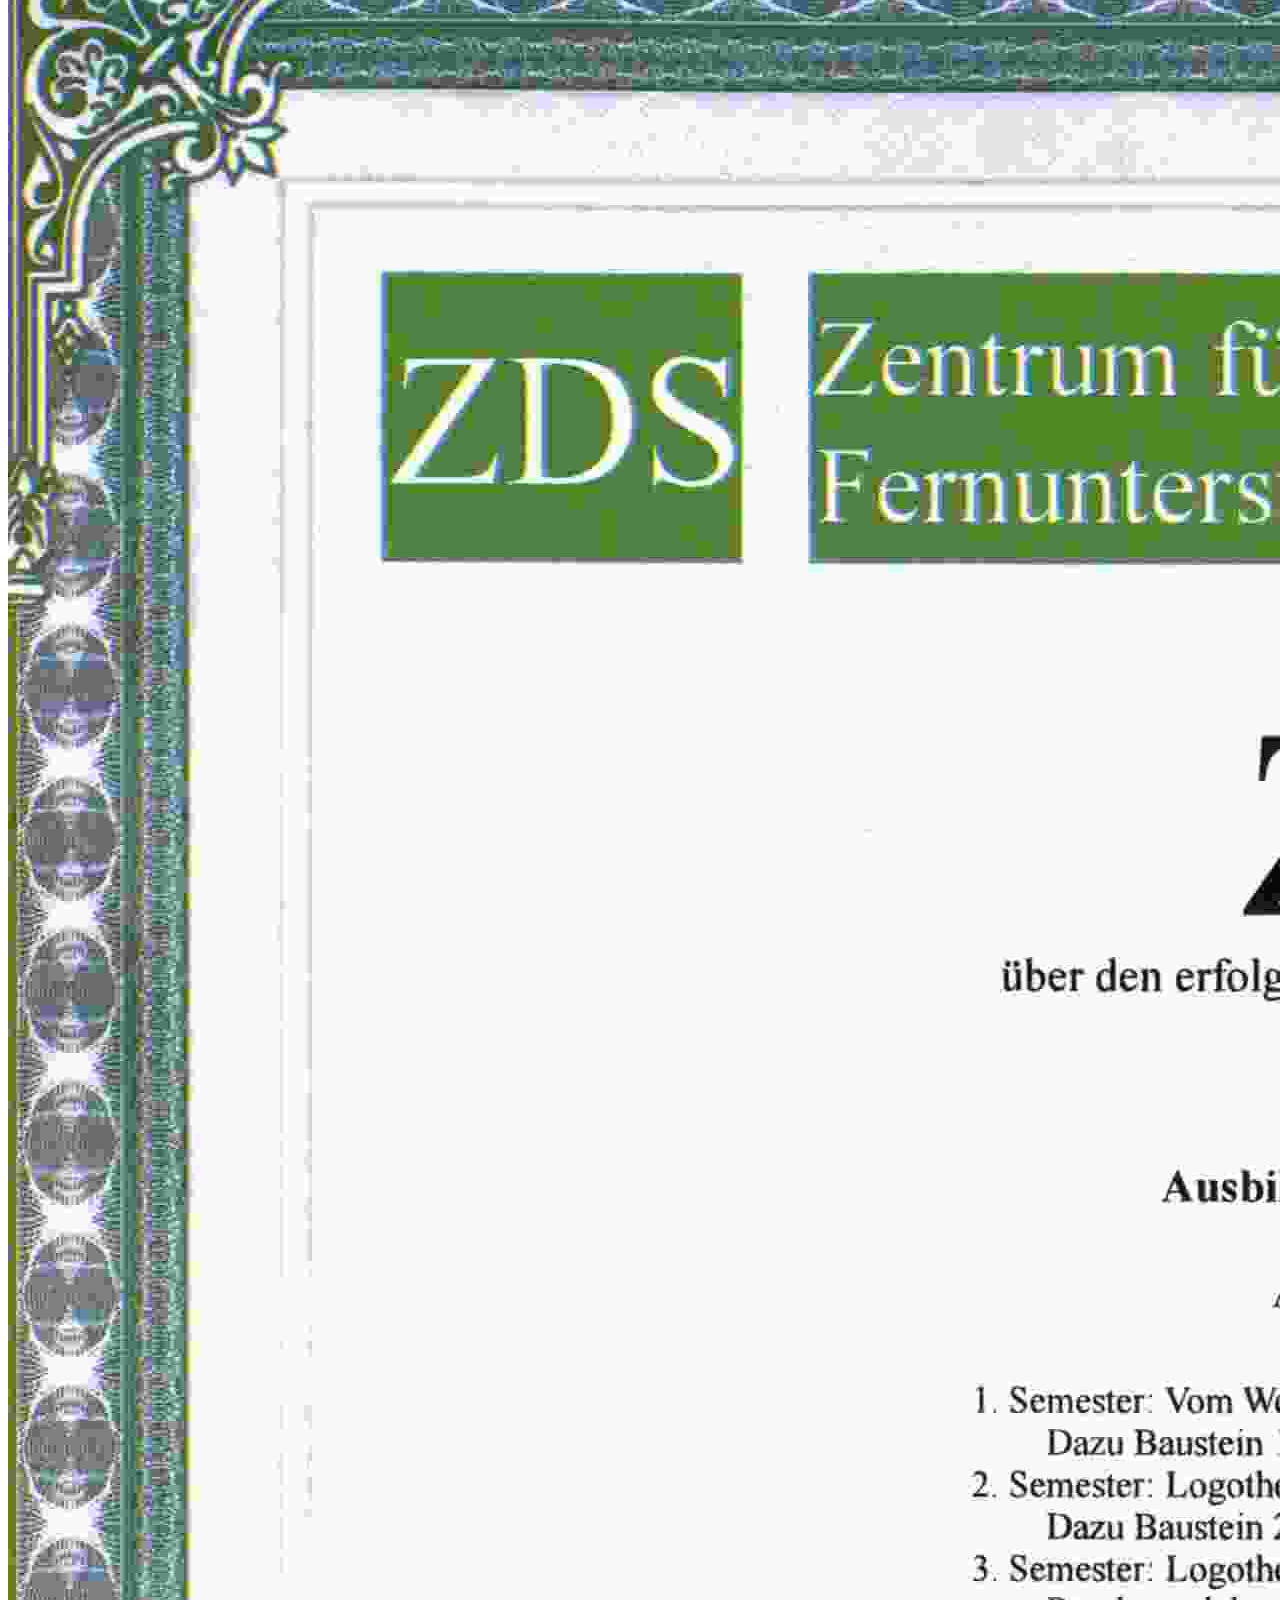
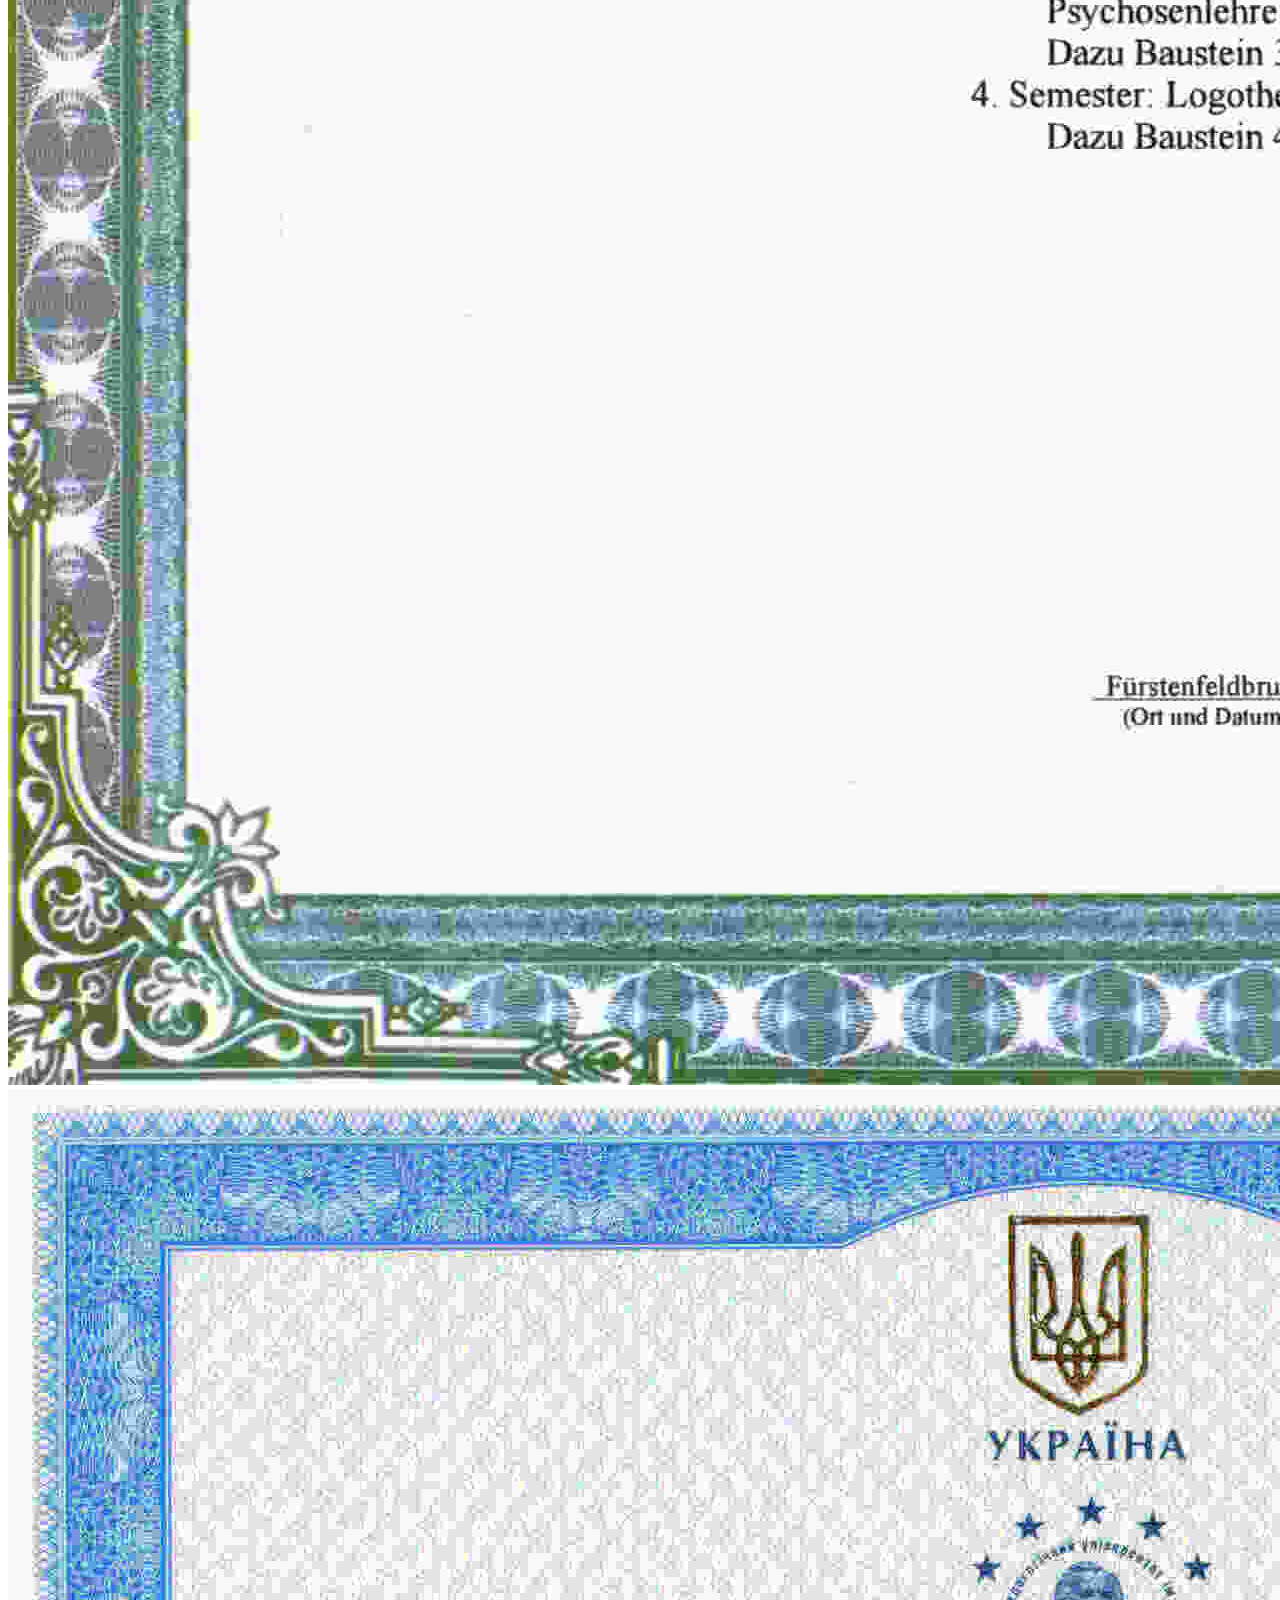
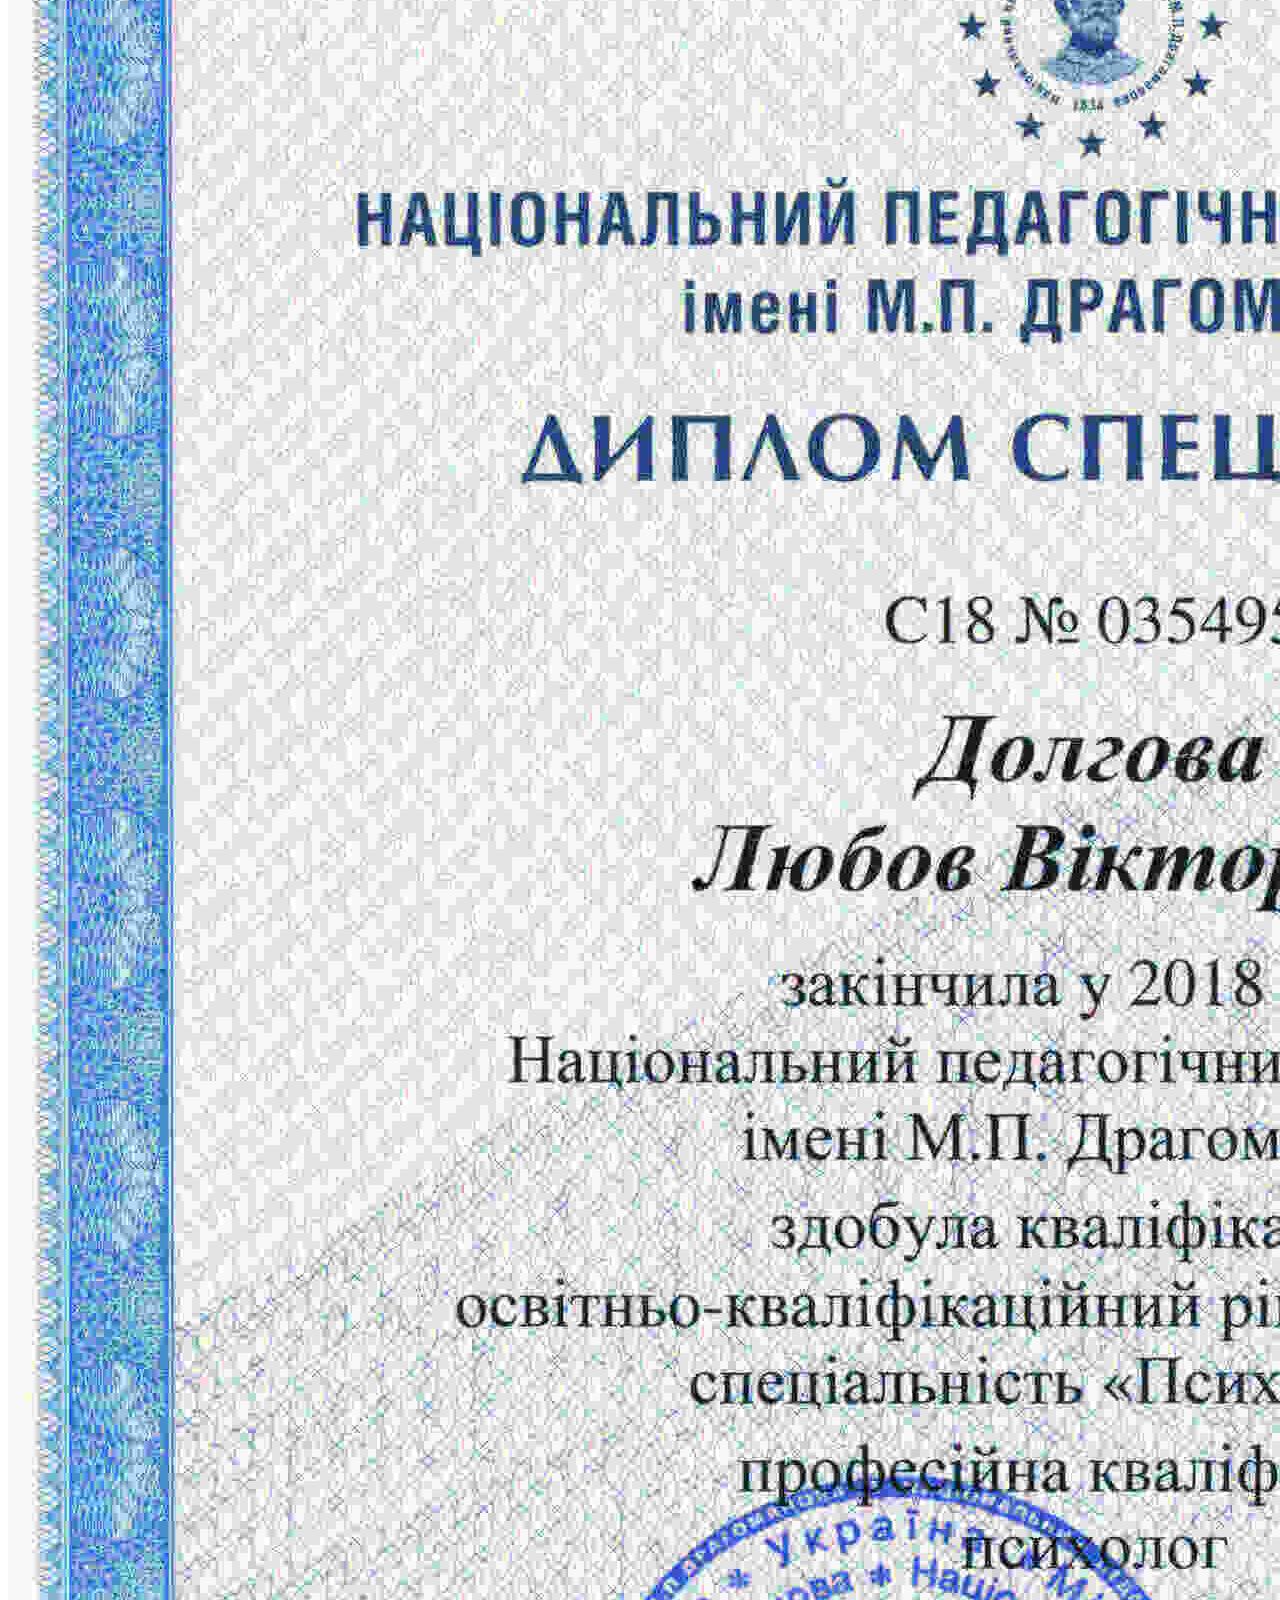
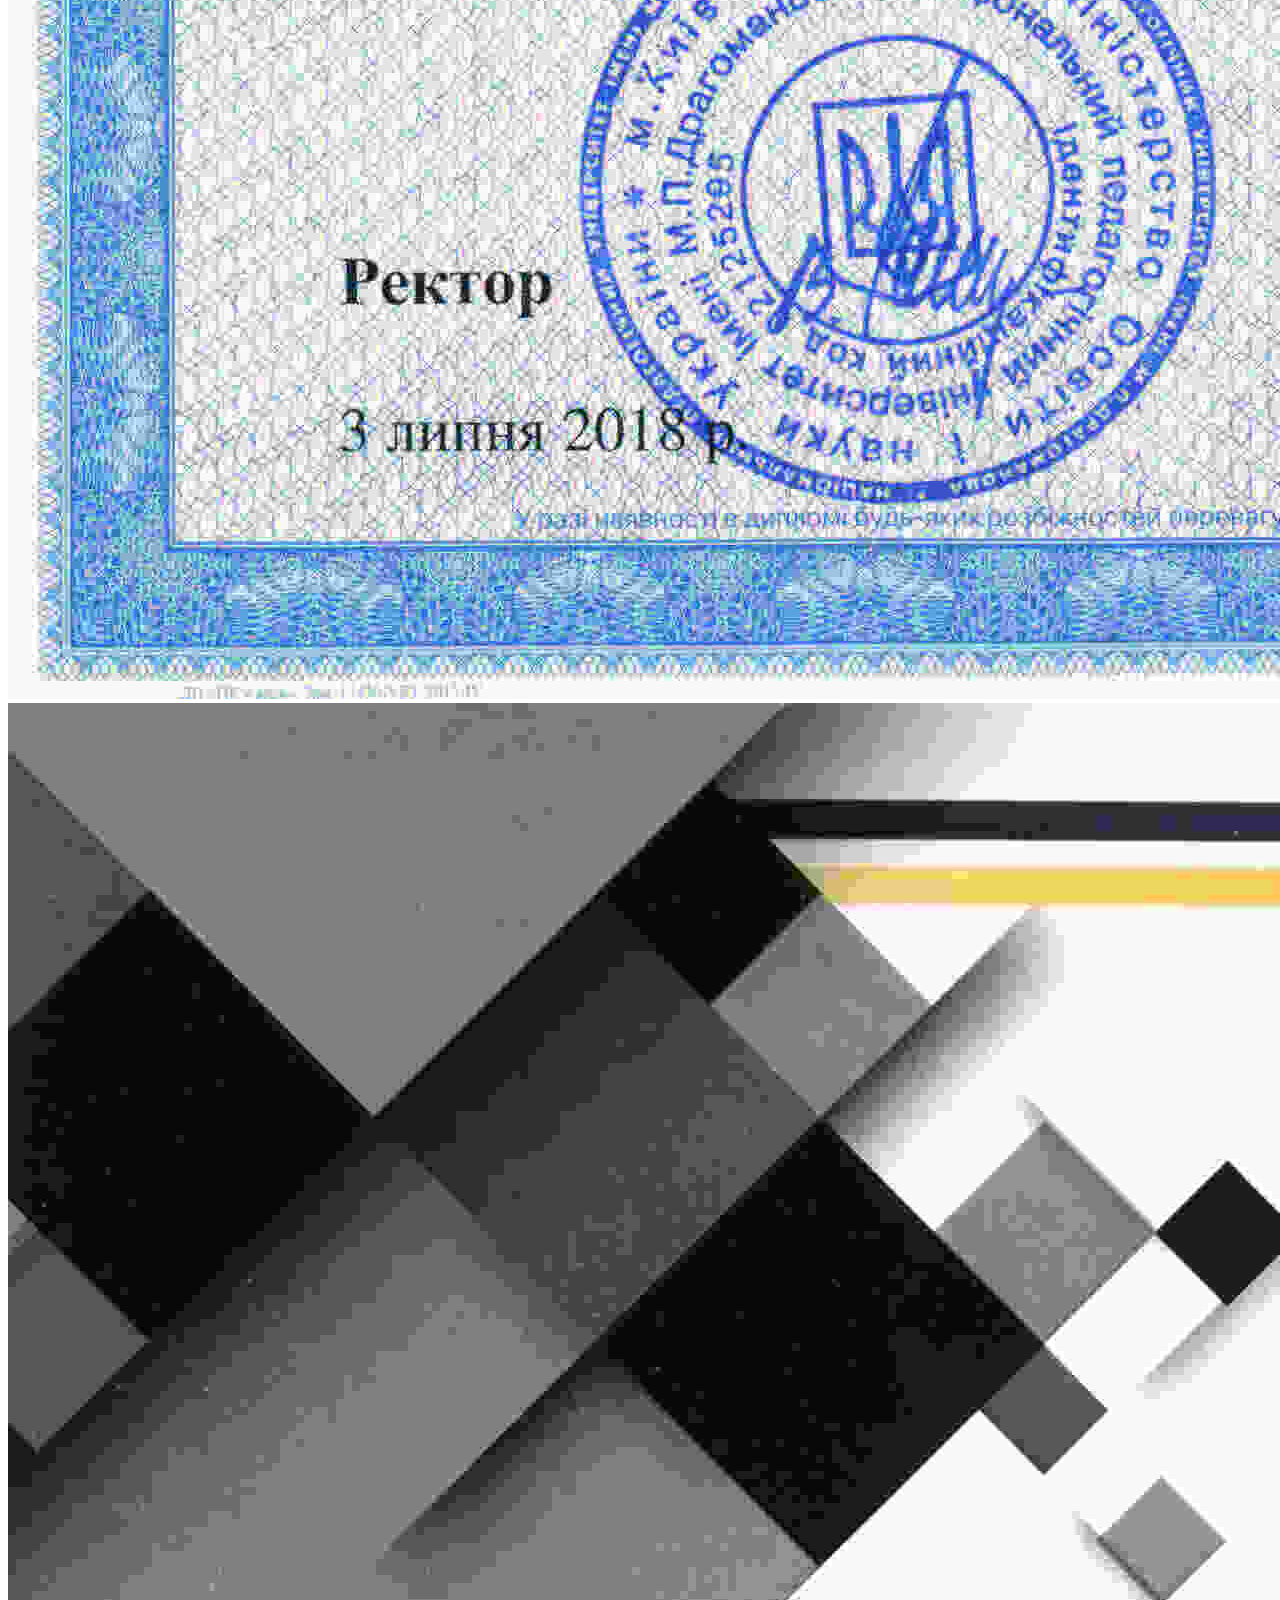
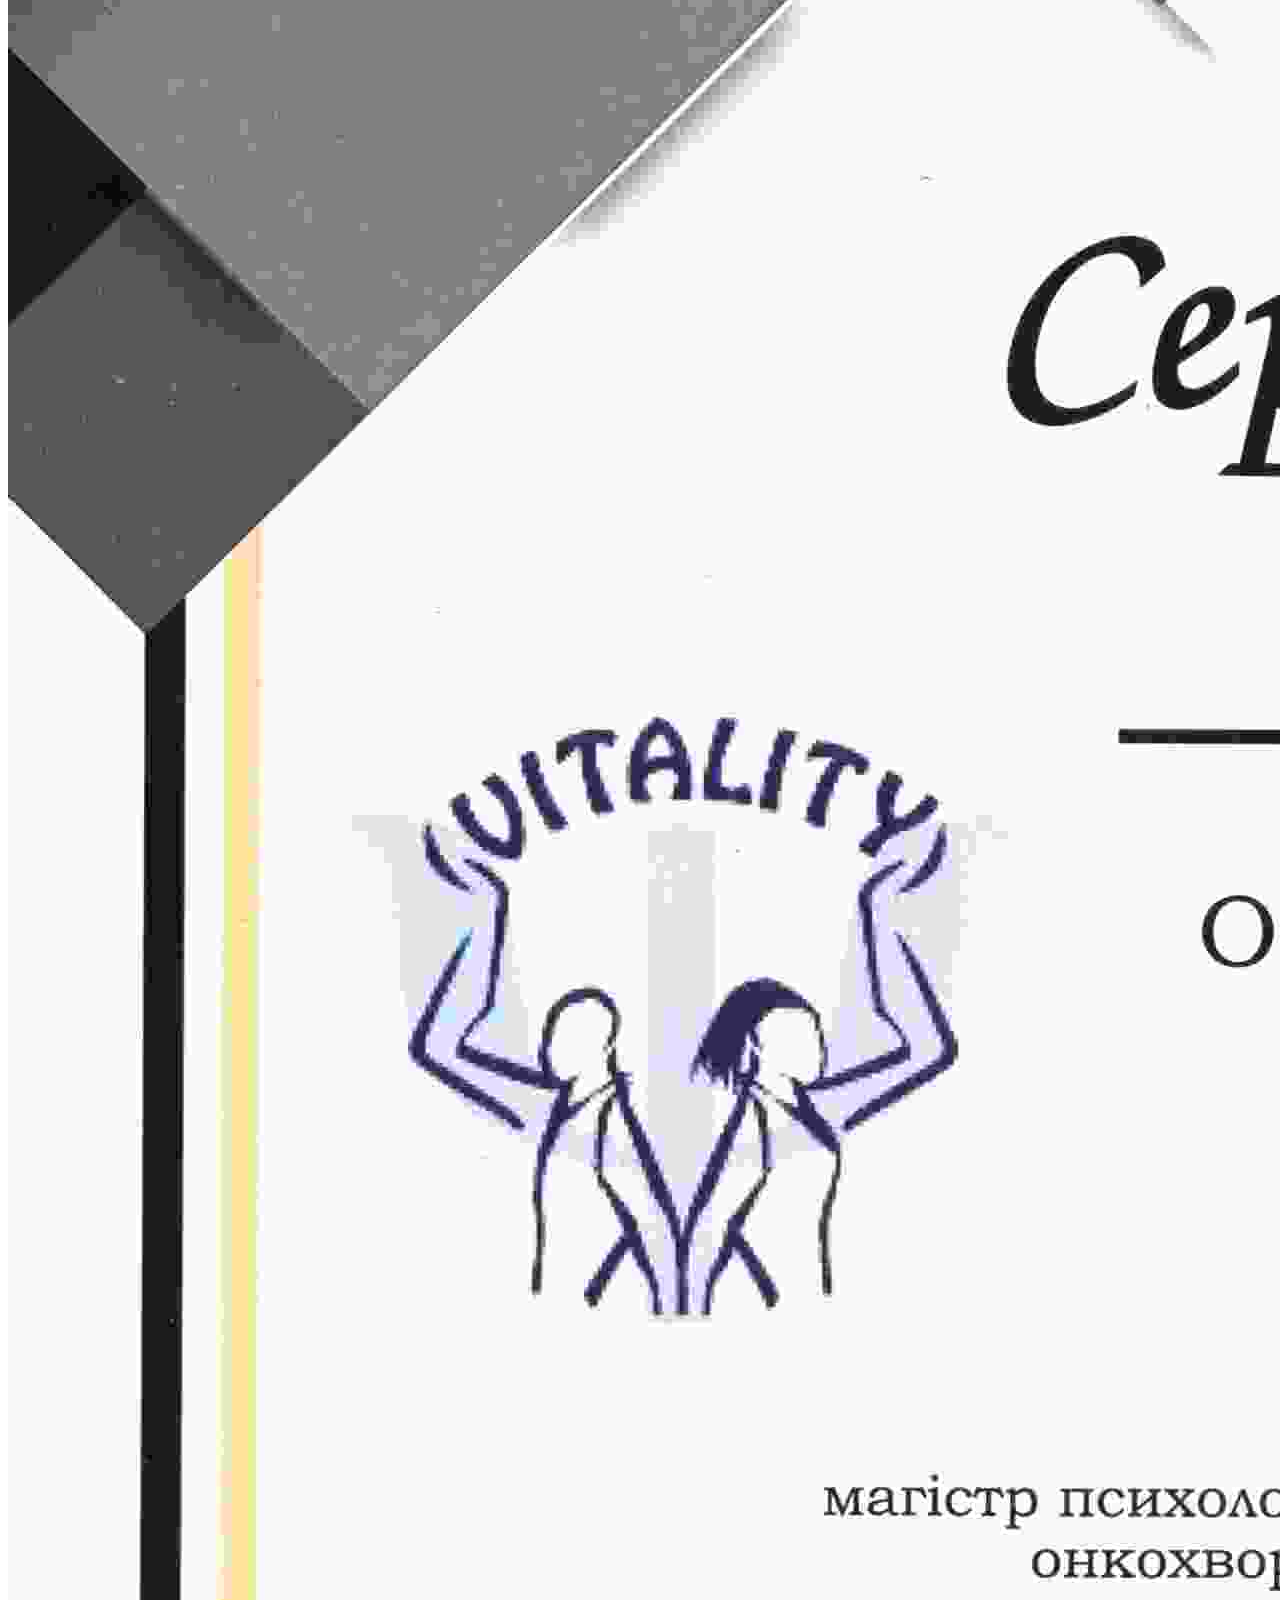
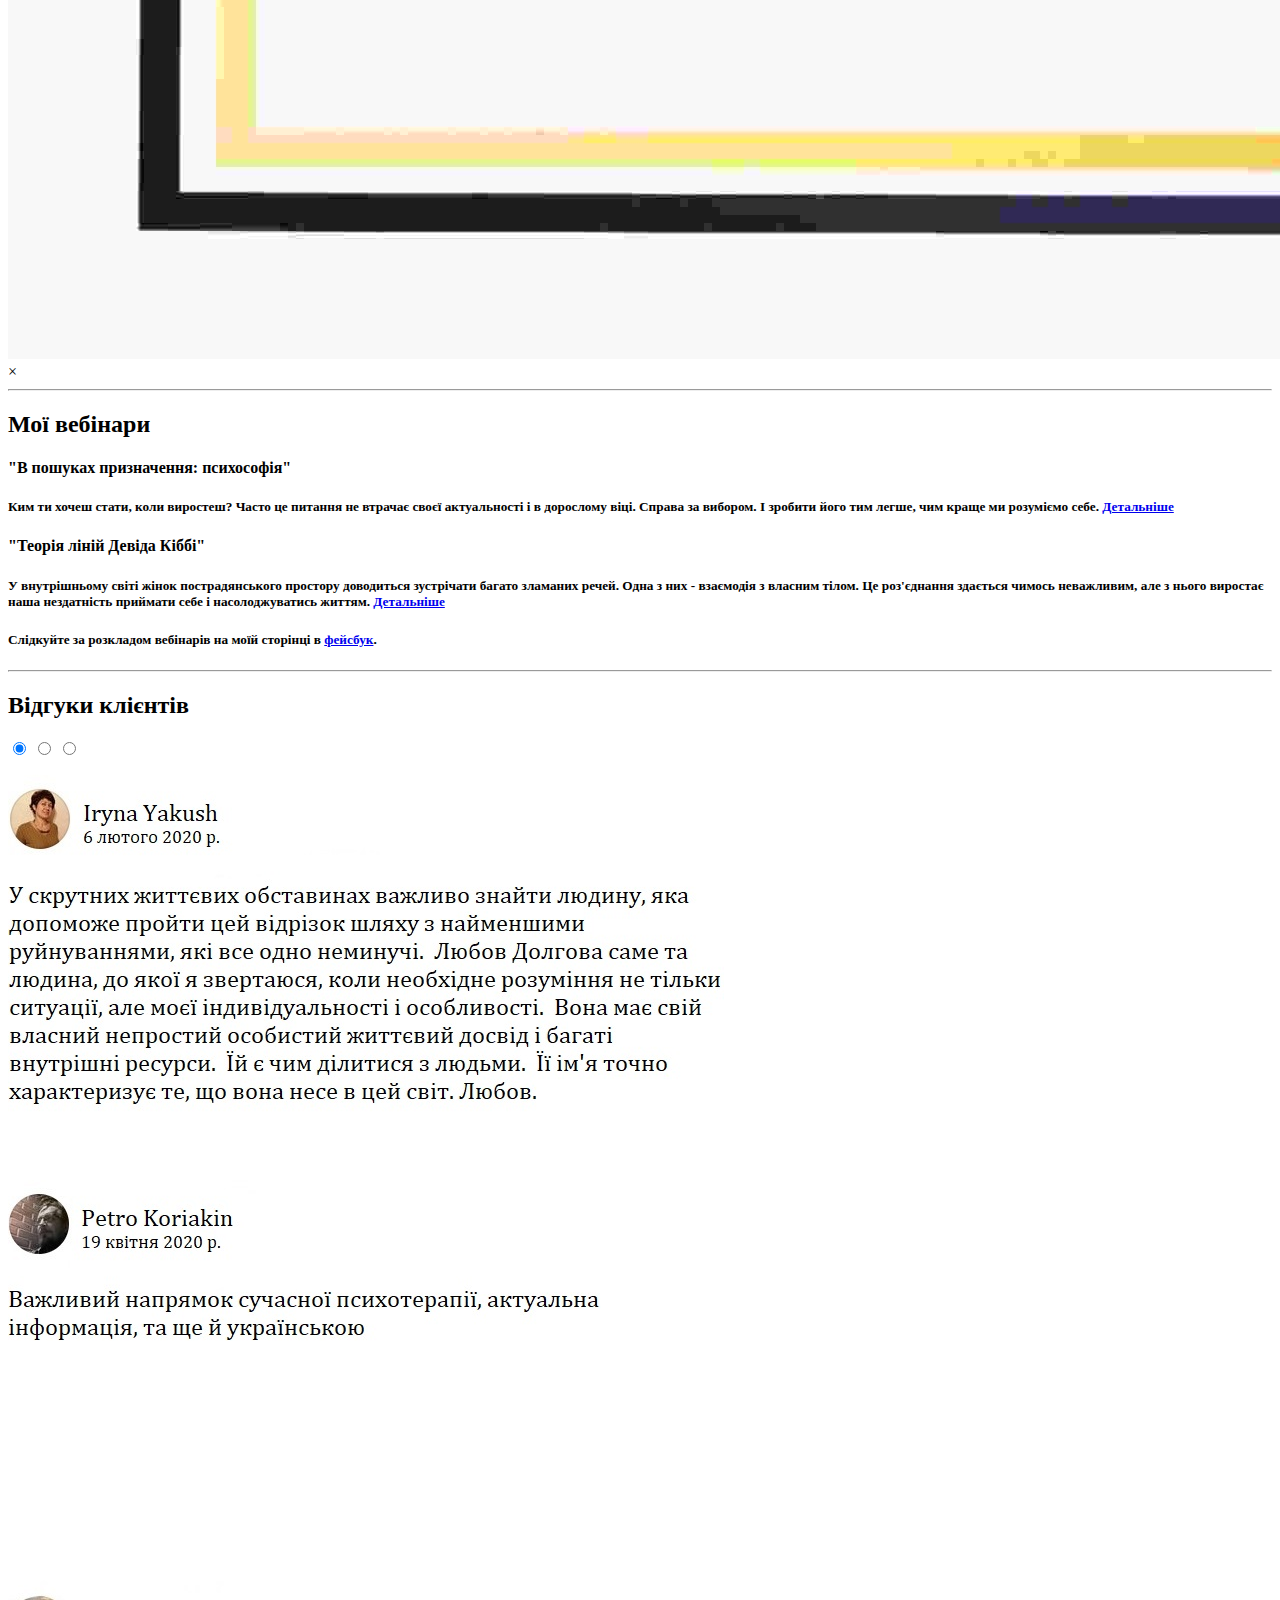
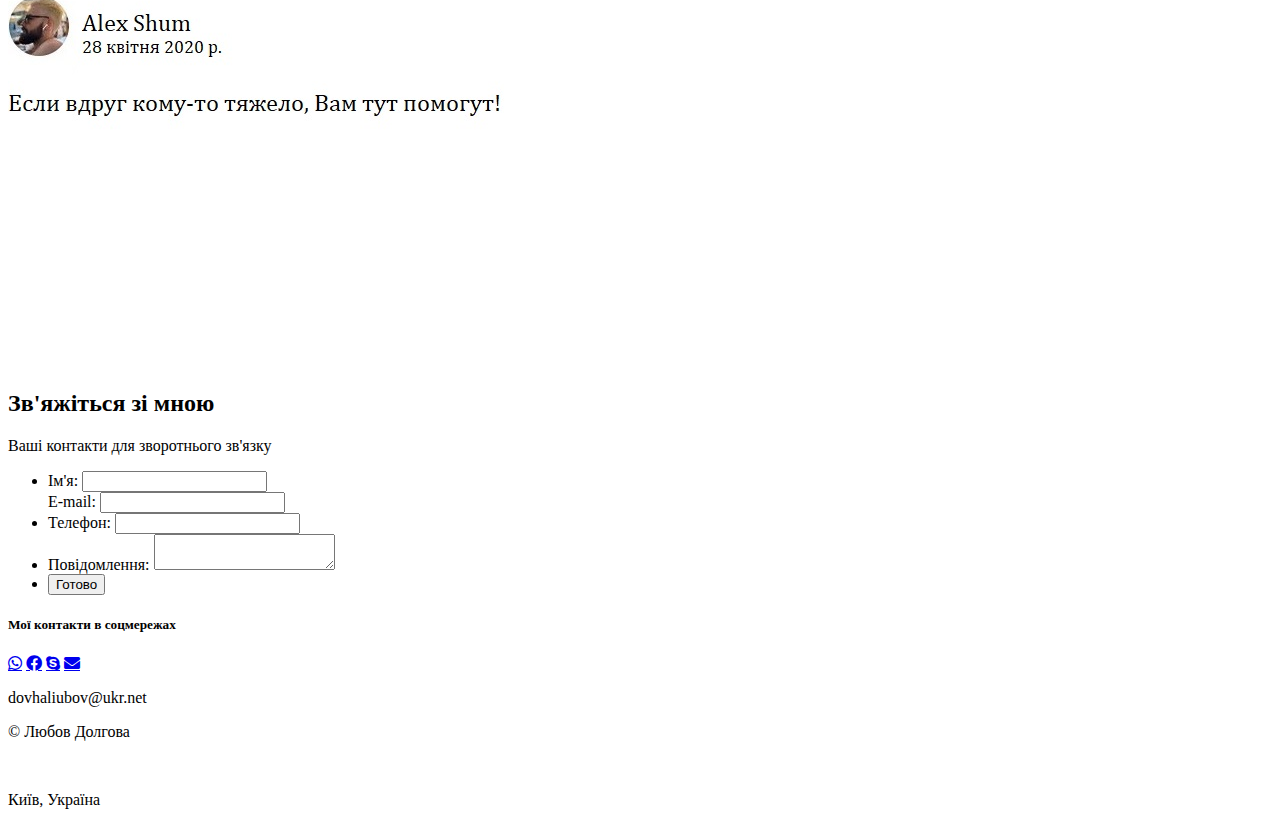
==== commit e2221b32: "Add billboard photo slider" ====
--- a/index.html
+++ b/index.html
@@ -12,7 +12,7 @@
   <meta name="robots" content="index, follow, max-snippet:-1, max-image-preview:large" />
   <meta property="og:type" content="website" />
   <title>Логотерапевт Любов Долгова</title>
-  <link rel="stylesheet" href="css/style.css">
+  <link rel="stylesheet" href="css/style0.css">
   <link href="css/fontawesome.css" rel="stylesheet">
   <link href="css/brands.css" rel="stylesheet">
   <link href="css/solid.css" rel="stylesheet">
@@ -64,17 +64,51 @@
     <!-- Header-->
     <header>
       <section class="intro">
-        <div class="billboard-container">
-          <img src="images/liubov-dolhova-psychologist-photo.jpg" class="billboard-image" alt="психолог-логотерапевт Любов Долгова">
-          <div class="content-wrap">
-            <div class="billboard-text">
-              <h1>Логотерапевт Любов Долгова</h1>
-              <h3>Шукаємо сенс життя разом</h3>
-            </div>
-          </div>
-        </div>
+        <div class="slideshow-container">
+          <div class="mySlides">
+            <img src="images/liubov-dolhova-psychologist-photo.jpg" style="width:100%">
+          </div>
+          <div class="mySlides">
+            <img src="images/liubov-dolhova-psychologist-photo2.jpg" style="width:100%">
+          </div>
+          <a class="prev" onclick="plusSlides(-1)">&#10094;</a>
+          <a class="next" onclick="plusSlides(1)">&#10095;</a>
       </section>
+
+      <div class="content-wrap">
+        <div class="billboard-text">
+          <h1>Логотерапевт Любов Долгова</h1>
+          <h3>Шукаємо сенс життя разом</h3>
+        </div>
+      </div>
+    </div>
     </header>
+  <!-- Script for Header Photo Slider-->
+    <script>
+    var slideIndex = 1;
+    showSlides(slideIndex);
+
+    function plusSlides(n) {
+      showSlides(slideIndex += n);
+    }
+
+    function currentSlide(n) {
+      showSlides(slideIndex = n);
+    }
+
+    function showSlides(n) {
+      var i;
+      var slides = document.getElementsByClassName("mySlides");
+      if (n > slides.length) {slideIndex = 1}
+      if (n < 1) {slideIndex = slides.length}
+      for (i = 0; i < slides.length; i++) {
+          slides[i].style.display = "none";
+      }
+
+      slides[slideIndex-1].style.display = "block";
+      dots[slideIndex-1].className += " active";
+    }
+    </script>
 
     <!-- Intro -->
     <section class="logoteraphy">
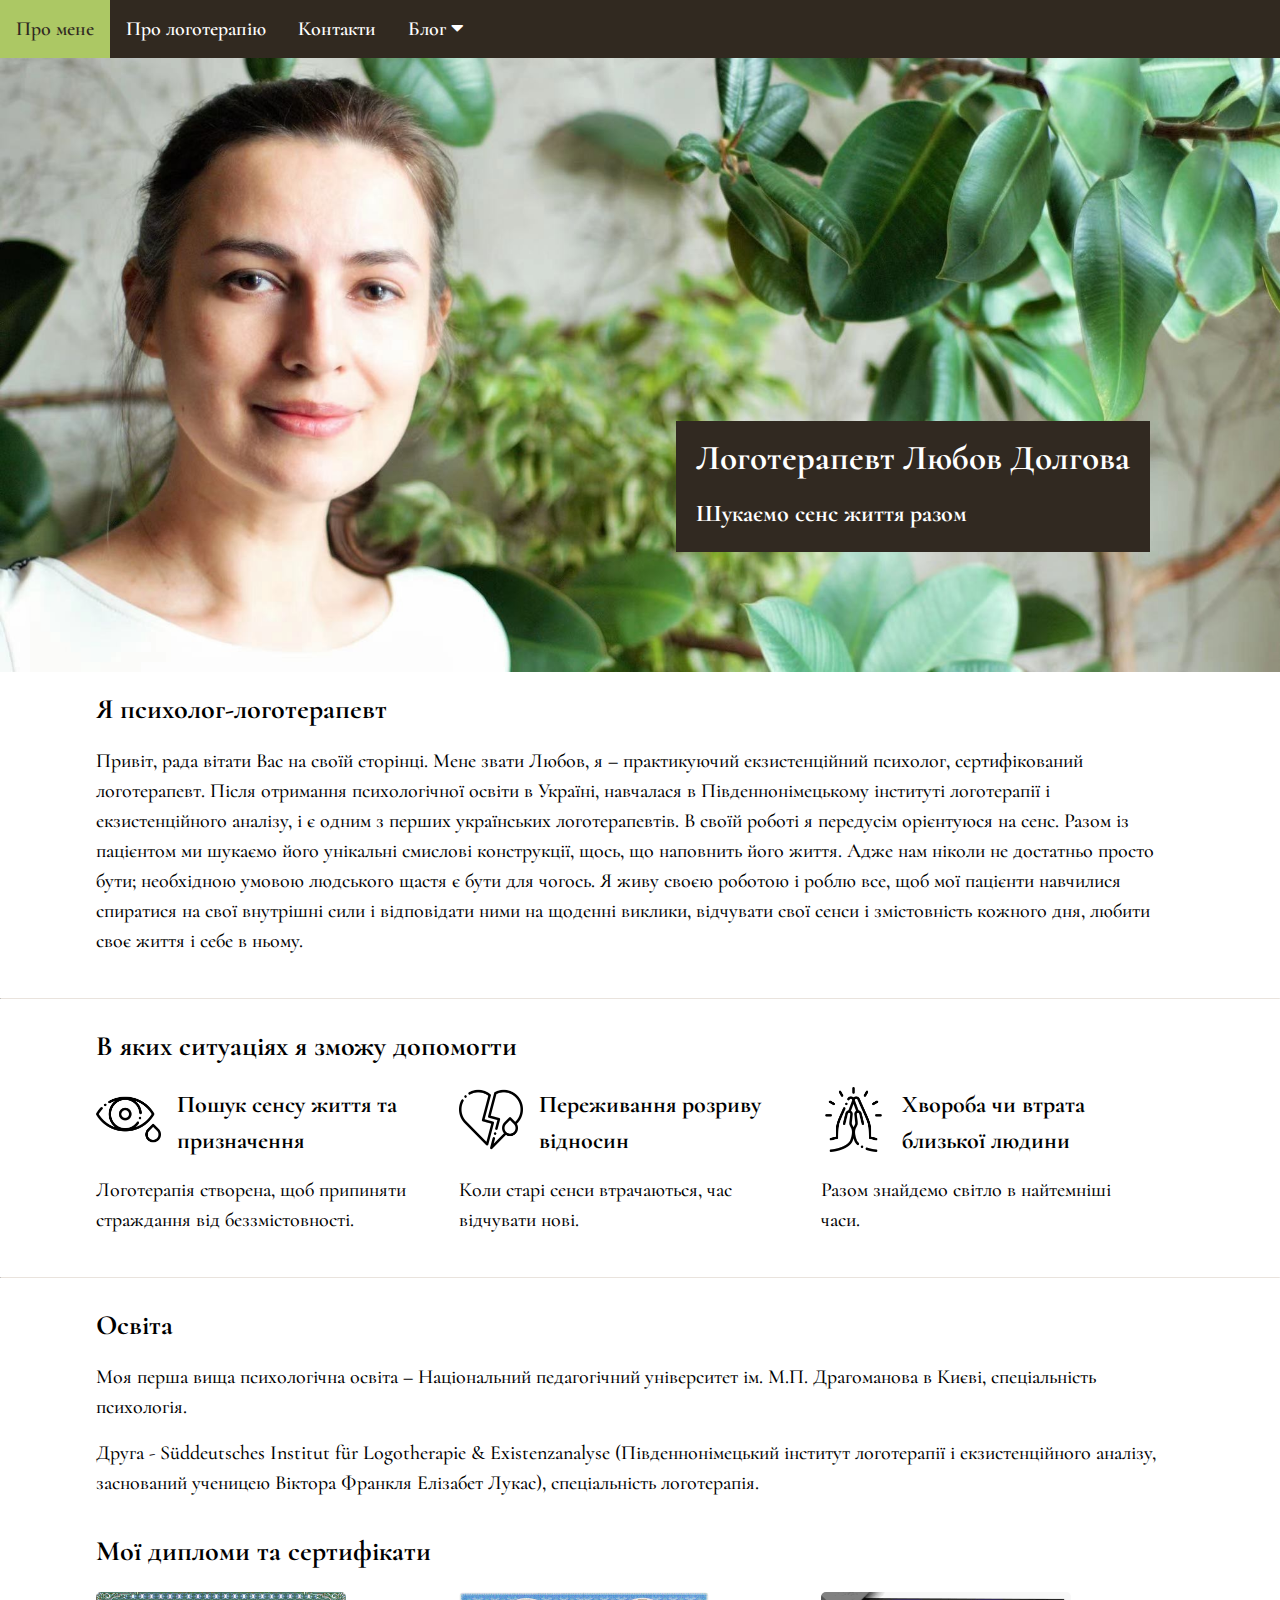
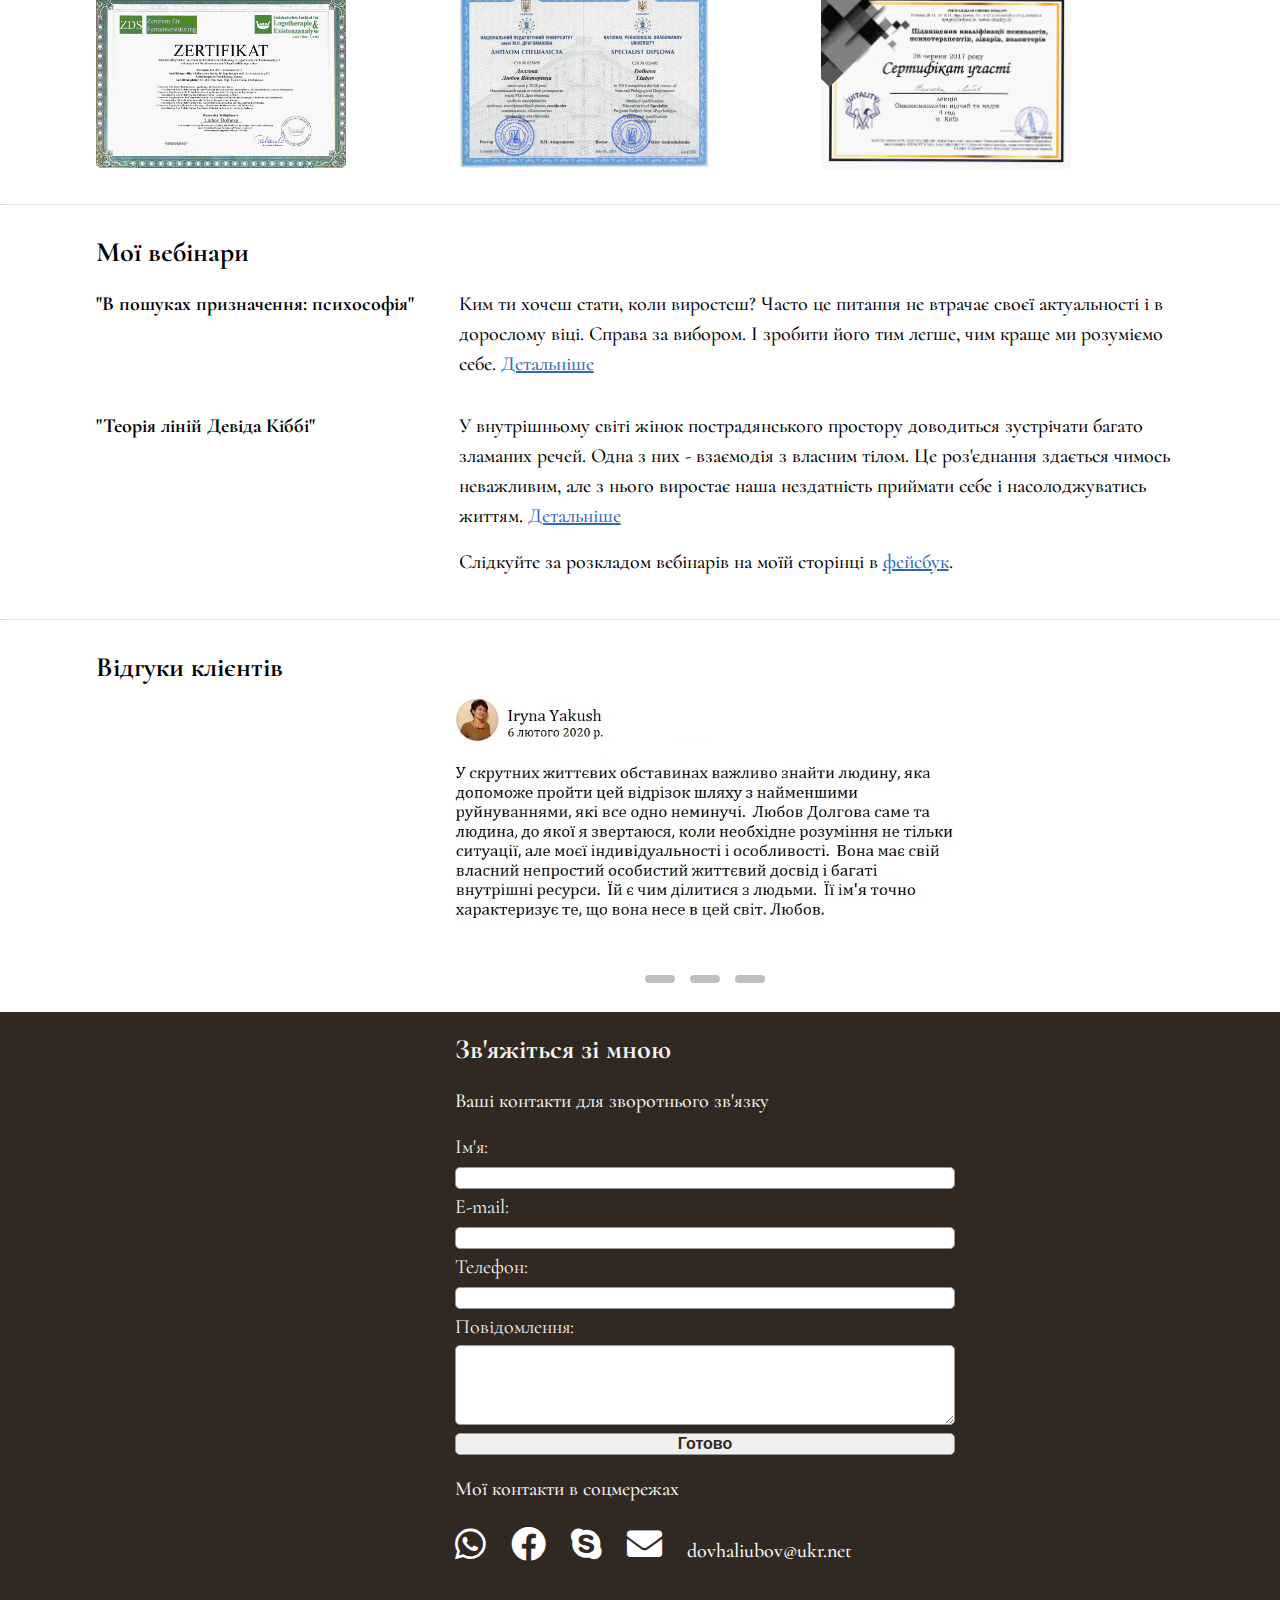
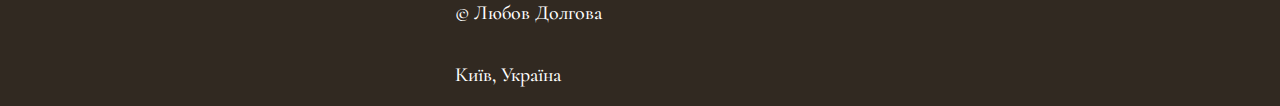
==== commit 2ee84be3: "Revert "Add billboard photo slider"" ====
--- a/index.html
+++ b/index.html
@@ -12,7 +12,7 @@
   <meta name="robots" content="index, follow, max-snippet:-1, max-image-preview:large" />
   <meta property="og:type" content="website" />
   <title>Логотерапевт Любов Долгова</title>
-  <link rel="stylesheet" href="css/style0.css">
+  <link rel="stylesheet" href="css/style.css">
   <link href="css/fontawesome.css" rel="stylesheet">
   <link href="css/brands.css" rel="stylesheet">
   <link href="css/solid.css" rel="stylesheet">
@@ -64,51 +64,17 @@
     <!-- Header-->
     <header>
       <section class="intro">
-        <div class="slideshow-container">
-          <div class="mySlides">
-            <img src="images/liubov-dolhova-psychologist-photo.jpg" style="width:100%">
-          </div>
-          <div class="mySlides">
-            <img src="images/liubov-dolhova-psychologist-photo2.jpg" style="width:100%">
-          </div>
-          <a class="prev" onclick="plusSlides(-1)">&#10094;</a>
-          <a class="next" onclick="plusSlides(1)">&#10095;</a>
+        <div class="billboard-container">
+          <img src="images/liubov-dolhova-psychologist-photo.jpg" class="billboard-image" alt="психолог-логотерапевт Любов Долгова">
+          <div class="content-wrap">
+            <div class="billboard-text">
+              <h1>Логотерапевт Любов Долгова</h1>
+              <h3>Шукаємо сенс життя разом</h3>
+            </div>
+          </div>
+        </div>
       </section>
-
-      <div class="content-wrap">
-        <div class="billboard-text">
-          <h1>Логотерапевт Любов Долгова</h1>
-          <h3>Шукаємо сенс життя разом</h3>
-        </div>
-      </div>
-    </div>
     </header>
-  <!-- Script for Header Photo Slider-->
-    <script>
-    var slideIndex = 1;
-    showSlides(slideIndex);
-
-    function plusSlides(n) {
-      showSlides(slideIndex += n);
-    }
-
-    function currentSlide(n) {
-      showSlides(slideIndex = n);
-    }
-
-    function showSlides(n) {
-      var i;
-      var slides = document.getElementsByClassName("mySlides");
-      if (n > slides.length) {slideIndex = 1}
-      if (n < 1) {slideIndex = slides.length}
-      for (i = 0; i < slides.length; i++) {
-          slides[i].style.display = "none";
-      }
-
-      slides[slideIndex-1].style.display = "block";
-      dots[slideIndex-1].className += " active";
-    }
-    </script>
 
     <!-- Intro -->
     <section class="logoteraphy">
--- a/css/style.css
+++ b/css/style.css
@@ -0,0 +1,643 @@
+body {
+  color: black;
+  margin: 0;
+  padding: 0;
+  font-family: 'Cormorant', serif;
+  font-weight: 400;
+  font-size: 20px;
+  line-height: 1.5;
+  /* text-align: justify; */
+}
+
+a {
+  color: #3066be;
+}
+
+a:hover {
+  text-decoration: none;
+}
+
+h1 {
+  font-weight: 700;
+  font-size: 35px;
+  line-height: 1;
+  margin-bottom: 20px;
+  margin-top: 0;
+  padding-top: 20px;
+}
+
+h2 {
+  font-weight: 700;
+  margin: auto;
+  padding-top: 1rem;
+  font-size: 28px;
+}
+
+h3 {
+  font-size: 24px;
+  font-weight: 700;
+  margin-right: 30px;
+  line-height: 1.5;
+  margin: 0;
+}
+
+h4, h5, p {
+  font-weight: 500;
+  display: block;
+  font-size: 20px;
+  line-height: 1.5;
+  margin-top: 1rem;
+  margin-bottom: 1rem;
+}
+
+h4 {
+  margin-right: 30px;
+}
+
+h6 {
+  font-weight: 500;
+  font-size: 18px;
+  margin-bottom: 1rem;
+  margin-top: 0;
+}
+
+hr {
+  border-top: 1px solid #e9e3dd;
+  border-bottom: none;
+}
+
+.topnav {
+  background-color: #312920;
+  overflow: hidden;
+}
+
+.topnav a {
+  float: left;
+  display: block;
+  color: white;
+  text-align: center;
+  padding: 14px 16px;
+  font-family: 'Cormorant', serif;
+  font-weight: 600;
+  text-decoration: none;
+  font-size: 20px;
+}
+
+/*
+.active {
+  background-color: #7cb43b;
+} */
+.topnav .icon-nav {
+  display: none;
+}
+
+.dropdown {
+  float: left;
+  overflow: hidden;
+}
+
+.dropdown .dropbtn {
+  font-size: 20px;
+  color: white;
+  padding: 14px 16px;
+  height: 30px;
+  align-content: center;
+  background-color: inherit;
+  font-family: 'Cormorant', serif;
+  font-weight: 600;
+  margin: 0;
+  border: none;
+}
+
+.dropdown-content {
+  display: none;
+  position: absolute;
+  background-color: #312920;
+  min-width: 160px;
+  box-shadow: 0 8px 16px 0 rgba(0, 0, 0, .2);
+  z-index: 1;
+}
+
+.dropdown-content a {
+  float: none;
+  color: white;
+  padding: 12px 16px;
+  text-decoration: none;
+  display: block;
+  text-align: left;
+}
+
+.dropdown:hover .dropbtn, .topnav a:hover {
+  background-color: #acc864;
+  color: #312921;
+}
+
+.dropdown-content a:hover {
+  background-color: #acc864;
+  color: #312921;
+}
+
+.dropdown:hover .dropdown-content {
+  display: block;
+}
+
+@media screen and (max-width:600px) {
+  .dropdown .dropbtn, .topnav a:not(:first-child) {
+    display: none;
+  }
+
+  .topnav a.icon-nav {
+    float: right;
+    display: block;
+  }
+}
+
+@media screen and (max-width:600px) {
+  .topnav.responsive {
+    position: relative;
+  }
+
+  .topnav.responsive a.icon-nav {
+    position: absolute;
+    right: 0;
+    top: 0;
+  }
+
+  .topnav.responsive a {
+    float: none;
+    display: block;
+    text-align: left;
+  }
+
+  .topnav.responsive .dropdown {
+    float: none;
+  }
+
+  .topnav.responsive .dropdown-content {
+    position: relative;
+  }
+
+  .topnav.responsive .dropdown .dropbtn {
+    display: block;
+    width: 100%;
+    text-align: left;
+  }
+}
+
+#certif1 {
+  width: 250px;
+  border-radius: 5px;
+  cursor: pointer;
+  transition: .3s;
+}
+
+#certif2 {
+  width: 250px;
+  border-radius: 5px;
+  cursor: pointer;
+  transition: .3s;
+}
+
+#certif3 {
+  width: 250px;
+  border-radius: 5px;
+  cursor: pointer;
+  transition: .3s;
+}
+
+#certif1:hover {
+  opacity: .7;
+}
+
+#certif2:hover {
+  opacity: .7;
+}
+
+#certif3:hover {
+  opacity: .7;
+}
+
+.modal {
+  display: none;
+  position: fixed;
+  z-index: 1;
+  padding-top: 100px;
+  left: 0;
+  top: 0;
+  width: 100%;
+  height: 100%;
+  overflow: auto;
+  background-color: #000;
+  background-color: rgba(0, 0, 0, .9);
+}
+
+.modal-content {
+  margin: auto;
+  display: block;
+  width: 80%;
+  max-width: 700px;
+}
+
+.modal-content {
+  -webkit-animation-name: zoom;
+  -webkit-animation-duration: .6s;
+  animation-name: zoom;
+  animation-duration: .6s;
+}
+
+@-webkit-keyframes zoom {
+  from {
+    -webkit-transform: scale(0);
+  }
+
+  to {
+    -webkit-transform: scale(1);
+  }
+}
+
+@keyframes zoom {
+  from {
+    transform: scale(0);
+  }
+
+  to {
+    transform: scale(1);
+  }
+}
+
+.close {
+  position: absolute;
+  top: 15px;
+  right: 35px;
+  color: #f1f1f1;
+  font-size: 40px;
+  font-weight: 700;
+  transition: .3s;
+}
+
+.close:focus, .close:hover {
+  color: #bbb;
+  text-decoration: none;
+  cursor: pointer;
+}
+
+.diploma-column {
+  float: left;
+  width: 33.33%;
+  padding: 20px 0 0 0;
+}
+
+.diploma-row:after {
+  content: "";
+  display: table;
+  clear: both;
+}
+
+@media only screen and (max-width:960px) {
+  #certif1, #certif2, #certif3 {
+    width: 100%;
+  }
+
+  #certif1:hover, #certif2:hover, #certif3:hover {
+    opacity: 1;
+    cursor: auto;
+  }
+
+  .diploma-column {
+    width: auto;
+  }
+
+  .modal-content {
+    width: 100%;
+  }
+}
+
+*, :after, :before {
+  box-sizing: inherit;
+}
+
+.content-wrap {
+  max-width: auto;
+  width: 85%;
+  margin: 0 auto;
+}
+
+.sub-page {
+  background: white;
+}
+
+.intro {
+  background: white;
+}
+
+.billboard {
+  display: block;
+  width: 100%;
+  margin-left: auto;
+  margin-right: auto;
+}
+
+.billboard-container {
+  position: relative;
+}
+
+.billboard-image {
+  display: block;
+  width: 100%;
+}
+
+.billboard-text {
+  position: absolute;
+  bottom: 120px;
+  right: 130px;
+  background-color: #312921;
+  color: white;
+  text-align: left;
+  padding: 0 20px 20px 20px;
+}
+
+@media screen and (max-width:960px) {
+  .billboard-text {
+    position: relative;
+    display: inline-block;
+    width: 100%;
+    text-align: left;
+    background-color: white;
+    color: black;
+    bottom: 0;
+    right: 0;
+    padding: 0;
+  }
+}
+
+.bottom-right {
+  position: absolute;
+  font-size: 16px;
+  font-style: italic;
+  right: 10px;
+  color:black;
+}
+
+.video {
+  background: white;
+  display: flex;
+  justify-content: center;
+}
+
+.logoteraphy {
+  background: white;
+  padding-bottom: 1rem;
+}
+
+.services {
+  background: white;
+  box-sizing: border-box;
+  padding-bottom: 1rem;
+}
+
+.service-column {
+  float: left;
+  width: 33.33%;
+  padding: 20px 40px 0px 0px;
+}
+
+.service-row:after {
+  content: "";
+  display: table;
+  clear: both;
+}
+
+.service-icon {
+  width: auto;
+  max-width: 20%;
+  float: left;
+  margin: 0 5% 0 0;
+  color: #acc864;
+}
+
+@media screen and (max-width:960px) {
+  .service-column {
+    width: 100%;
+  }
+}
+
+@media screen and (max-width:960px) and (min-width:600px) {
+  .service-icon {
+    width: 10%;
+  }
+}
+
+@media screen and (max-width:1057px) {
+  h3 {
+    font-size: 22px;
+  }
+}
+
+.education {
+  background: white;
+  box-sizing: border-box;
+  padding-bottom: 1rem;
+}
+
+.education p {
+  margin-top: 0;
+}
+
+.webinars {
+  background: white;
+  padding-bottom: 1rem;
+}
+
+.slider-middle {
+  margin-bottom: 15px;
+  padding: 0;
+  max-width: 500px;
+  width: auto;
+  height: auto;
+  overflow: hidden;
+  position: relative;
+  left: 33%;
+  /* transform: translateX(-50%); */
+}
+
+@media screen and (max-width:960px) {
+  .slider-middle {
+    width: auto;
+    height: auto;
+    border: solid #fff;
+    left: 0;
+  }
+}
+
+.navigation {
+  position: relative;
+  bottom: 0;
+}
+
+.bar {
+  height: 8px;
+  width: 20px;
+  margin: 5px;
+  cursor: pointer;
+  background-color: grey;
+  opacity: .5;
+  border-radius: 10px;
+  transition: all .4s ease;
+}
+
+.bar:hover {
+  opacity: .8;
+  transform: scale(1.1);
+}
+
+input[name="r"] {
+  position: absolute;
+  visibility: hidden;
+}
+
+.slides {
+  width: 400%;
+  height: 100%;
+  display: flex;
+}
+
+.slide {
+  width: 25%;
+  transition: all .6s ease;
+}
+
+.slide img {
+  width: 100%;
+  height: 100%;
+  max-width: 500px;
+  margin-top: -10px;
+}
+
+#r1:checked~.s1 {
+  margin-left: 0;
+}
+
+#r2:checked~.s1 {
+  margin-left: -25%;
+}
+
+#r3:checked~.s1 {
+  margin-left: -50%;
+}
+
+#r4:checked~.s1 {
+  margin-left: -75%;
+}
+
+footer {
+  background: #312921;
+  color: #f7f4f3;
+}
+
+@media screen and (min-width:665px) {
+  .icon {
+    width: 5px;
+    height: 5px;
+  }
+}
+
+@media screen and (min-width:960px) {
+  .grid-item {
+    display: grid;
+    grid-template-columns: 1fr 2fr;
+  }
+}
+
+#form {
+  background: #312920;
+  color: #f7f4f3;
+}
+
+.form {
+  max-width: 500px;
+  margin: 0 auto 0 33%;
+  width: auto;
+}
+
+@media screen and (max-width:960px) {
+  .form {
+    max-width: auto;
+    width: 100%;
+    margin-left: 0px;
+  }
+}
+
+ul {
+  list-style: none;
+  padding: 0;
+  margin: 0;
+}
+
+label {
+  display: inline-block;
+  width: 120px;
+  text-align: left;
+  padding-right: 10px;
+}
+
+input, textarea {
+  font: 1rem sans-serif;
+  color: #312920;
+  font-weight: 600;
+  width: 100%;
+  box-sizing: border-box;
+  border: 1px solid #999;
+  border-radius: 5px;
+  margin-top: 3px;
+  margin-bottom: 3px;
+}
+
+input:hover {
+  text-shadow: -.25px -.5px 0 #9e866b, .25px .25px #9e866b;
+}
+
+input:focus, textarea:focus {
+  border-color: #000;
+}
+
+textarea {
+  vertical-align: top;
+  height: 5rem;
+}
+
+button {
+  border-radius: 5px;
+  border-width: 0;
+}
+
+.socialMedia a {
+  font-size: 35px;
+  margin: 0 20px 0 0;
+  color: #fff;
+  text-decoration: none;
+}
+
+.socialMedia a:hover {
+  color: purple;
+}
+
+.socialMedia .fa-whatsapp:hover {
+  color: #25d366;
+}
+
+.socialMedia .fa-facebook:hover {
+  color: #3b5998;
+}
+
+.socialMedia .fa-skype:hover {
+  color: #00aff0;
+}
+
+.socialMedia .fa-envelope:hover {
+  color: #dd4b39;
+}
+
+.socialMedia p {
+  color: #fff;
+  display: inline-block;
+}
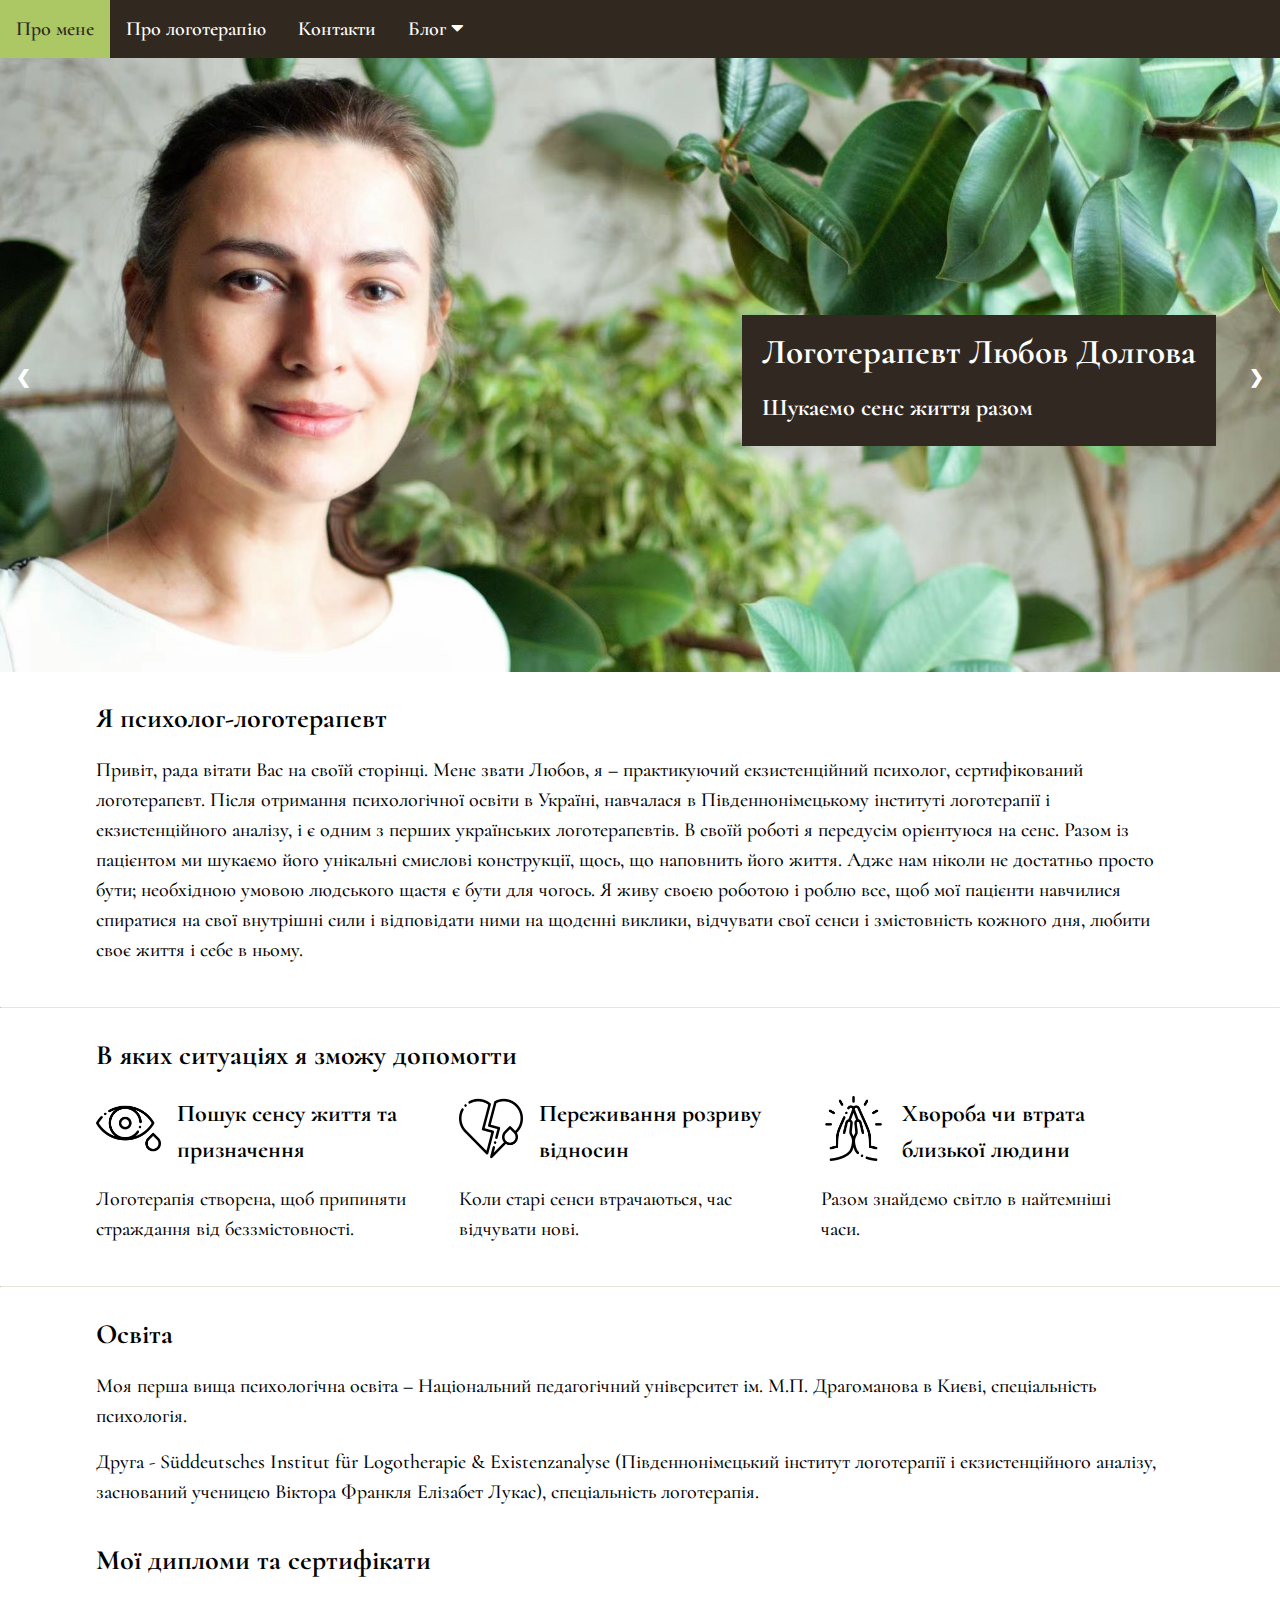
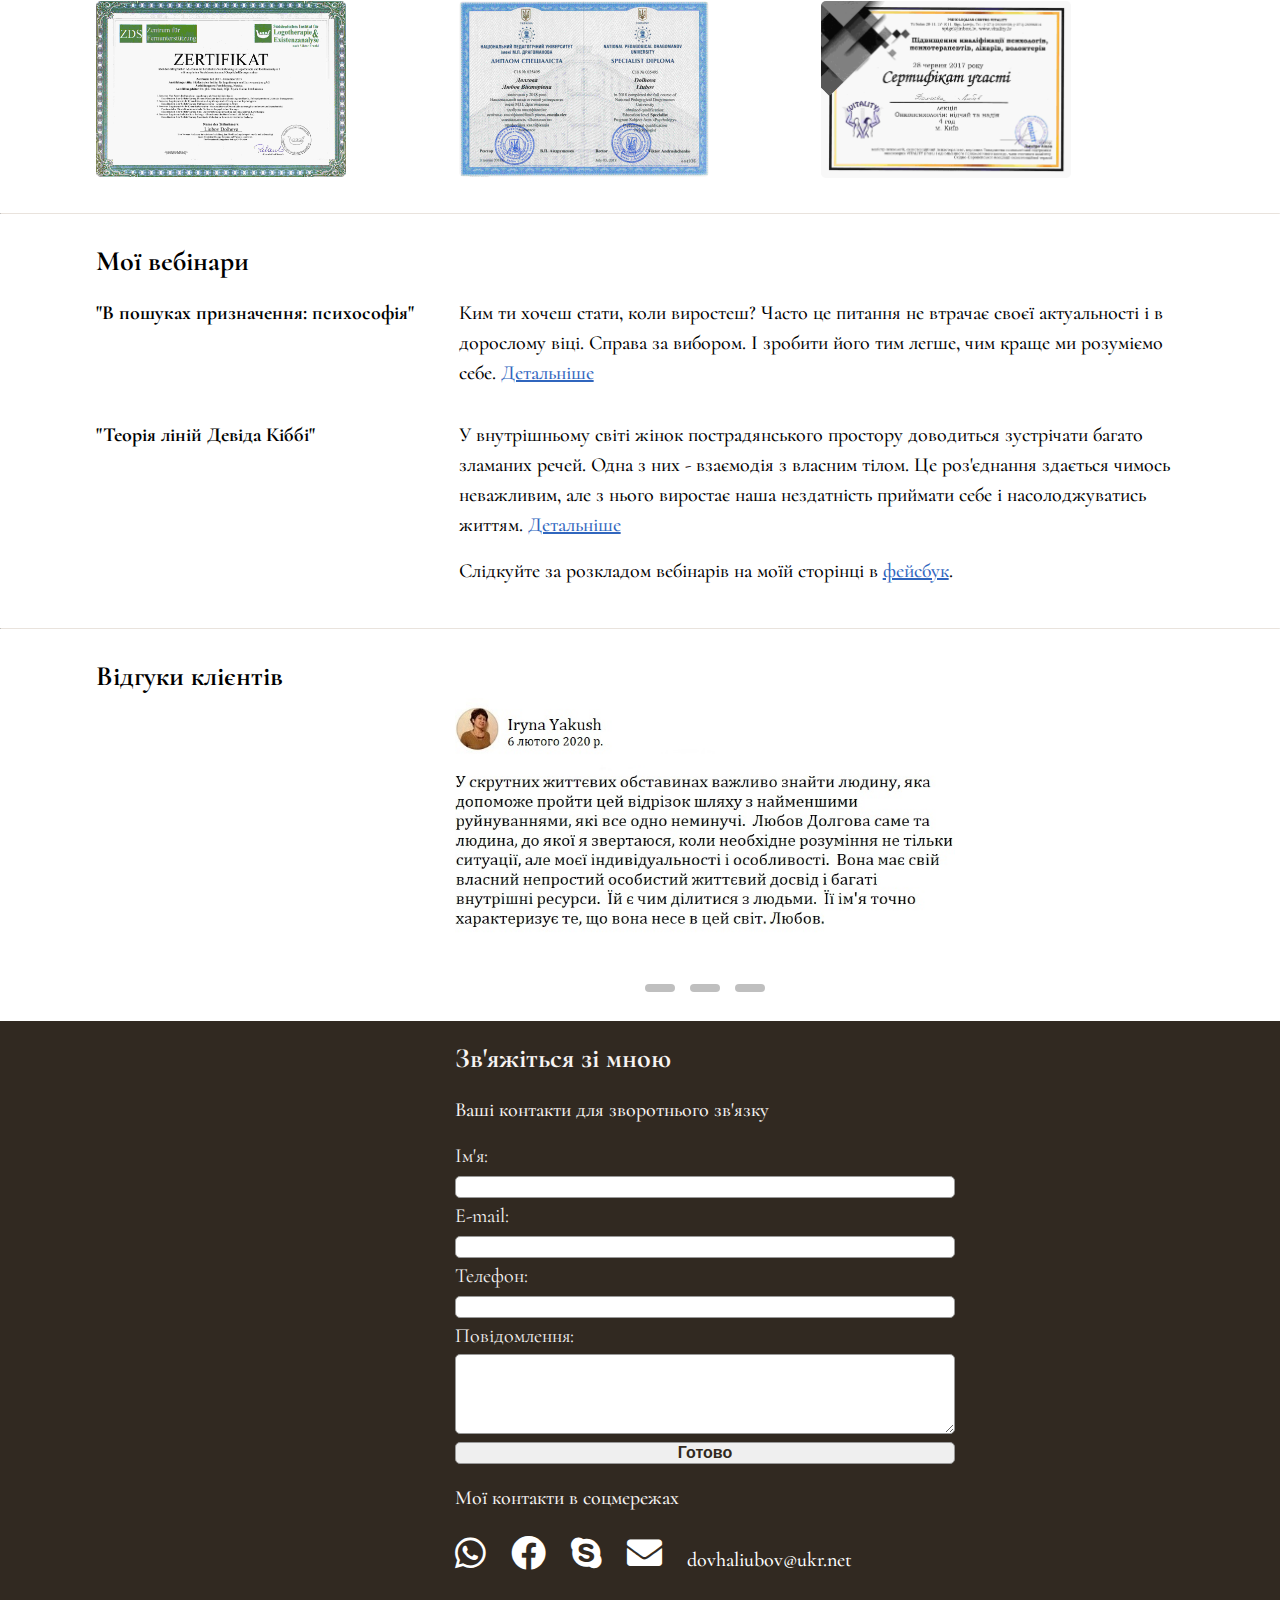
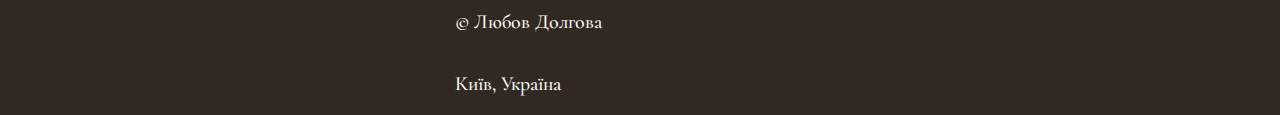
==== commit c4987bb7: "Billboard Slider" ====
--- a/index.html
+++ b/index.html
@@ -64,17 +64,51 @@
     <!-- Header-->
     <header>
       <section class="intro">
-        <div class="billboard-container">
-          <img src="images/liubov-dolhova-psychologist-photo.jpg" class="billboard-image" alt="психолог-логотерапевт Любов Долгова">
-          <div class="content-wrap">
-            <div class="billboard-text">
-              <h1>Логотерапевт Любов Долгова</h1>
-              <h3>Шукаємо сенс життя разом</h3>
-            </div>
-          </div>
-        </div>
+        <div class="slideshow-container">
+          <div class="mySlides">
+            <img src="images/liubov-dolhova-psychologist-photo.jpg" style="width:100%">
+          </div>
+          <div class="mySlides">
+            <img src="images/liubov-dolhova-psychologist-photo2.jpg" style="width:100%">
+          </div>
+          <a class="prev" onclick="plusSlides(-1)">&#10094;</a>
+          <a class="next" onclick="plusSlides(1)">&#10095;</a>
       </section>
+
+      <div class="content-wrap">
+        <div class="billboard-text">
+          <h1>Логотерапевт Любов Долгова</h1>
+          <h3>Шукаємо сенс життя разом</h3>
+        </div>
+      </div>
+    </div>
     </header>
+  <!-- Script for Header Photo Slider-->
+    <script>
+    var slideIndex = 1;
+    showSlides(slideIndex);
+
+    function plusSlides(n) {
+      showSlides(slideIndex += n);
+    }
+
+    function currentSlide(n) {
+      showSlides(slideIndex = n);
+    }
+
+    function showSlides(n) {
+      var i;
+      var slides = document.getElementsByClassName("mySlides");
+      if (n > slides.length) {slideIndex = 1}
+      if (n < 1) {slideIndex = slides.length}
+      for (i = 0; i < slides.length; i++) {
+          slides[i].style.display = "none";
+      }
+
+      slides[slideIndex-1].style.display = "block";
+      dots[slideIndex-1].className += " active";
+    }
+    </script>
 
     <!-- Intro -->
     <section class="logoteraphy">
--- a/css/style.css
+++ b/css/style.css
@@ -1,3 +1,5 @@
+
+
 body {
   color: black;
   margin: 0;
@@ -182,6 +184,39 @@
     width: 100%;
     text-align: left;
   }
+}
+
+/* Slideshow container */
+.slideshow-container {
+  position: relative;
+  margin: auto;
+}
+
+/* Slideshow container - Next & previous buttons */
+.prev, .next {
+  cursor: pointer;
+  position: absolute;
+  top: 50%;
+  width: auto;
+  padding: 16px;
+  margin-top: -22px;
+  color: white;
+  font-weight: bold;
+  font-size: 18px;
+  transition: 0.6s ease;
+  border-radius: 0 3px 3px 0;
+  user-select: none;
+}
+
+/* Slideshow container - Position the "next button" to the right */
+.next {
+  right: 0;
+  border-radius: 3px 0 0 3px;
+}
+
+/* Slideshow container - On hover, add a brown background color with a little bit see-through */
+.prev:hover, .next:hover {
+  background-color: #312920;
 }
 
 #certif1 {
@@ -348,8 +383,8 @@
 
 .billboard-text {
   position: absolute;
-  bottom: 120px;
-  right: 130px;
+  top: 35%;
+  right: 5%;
   background-color: #312921;
   color: white;
   text-align: left;
